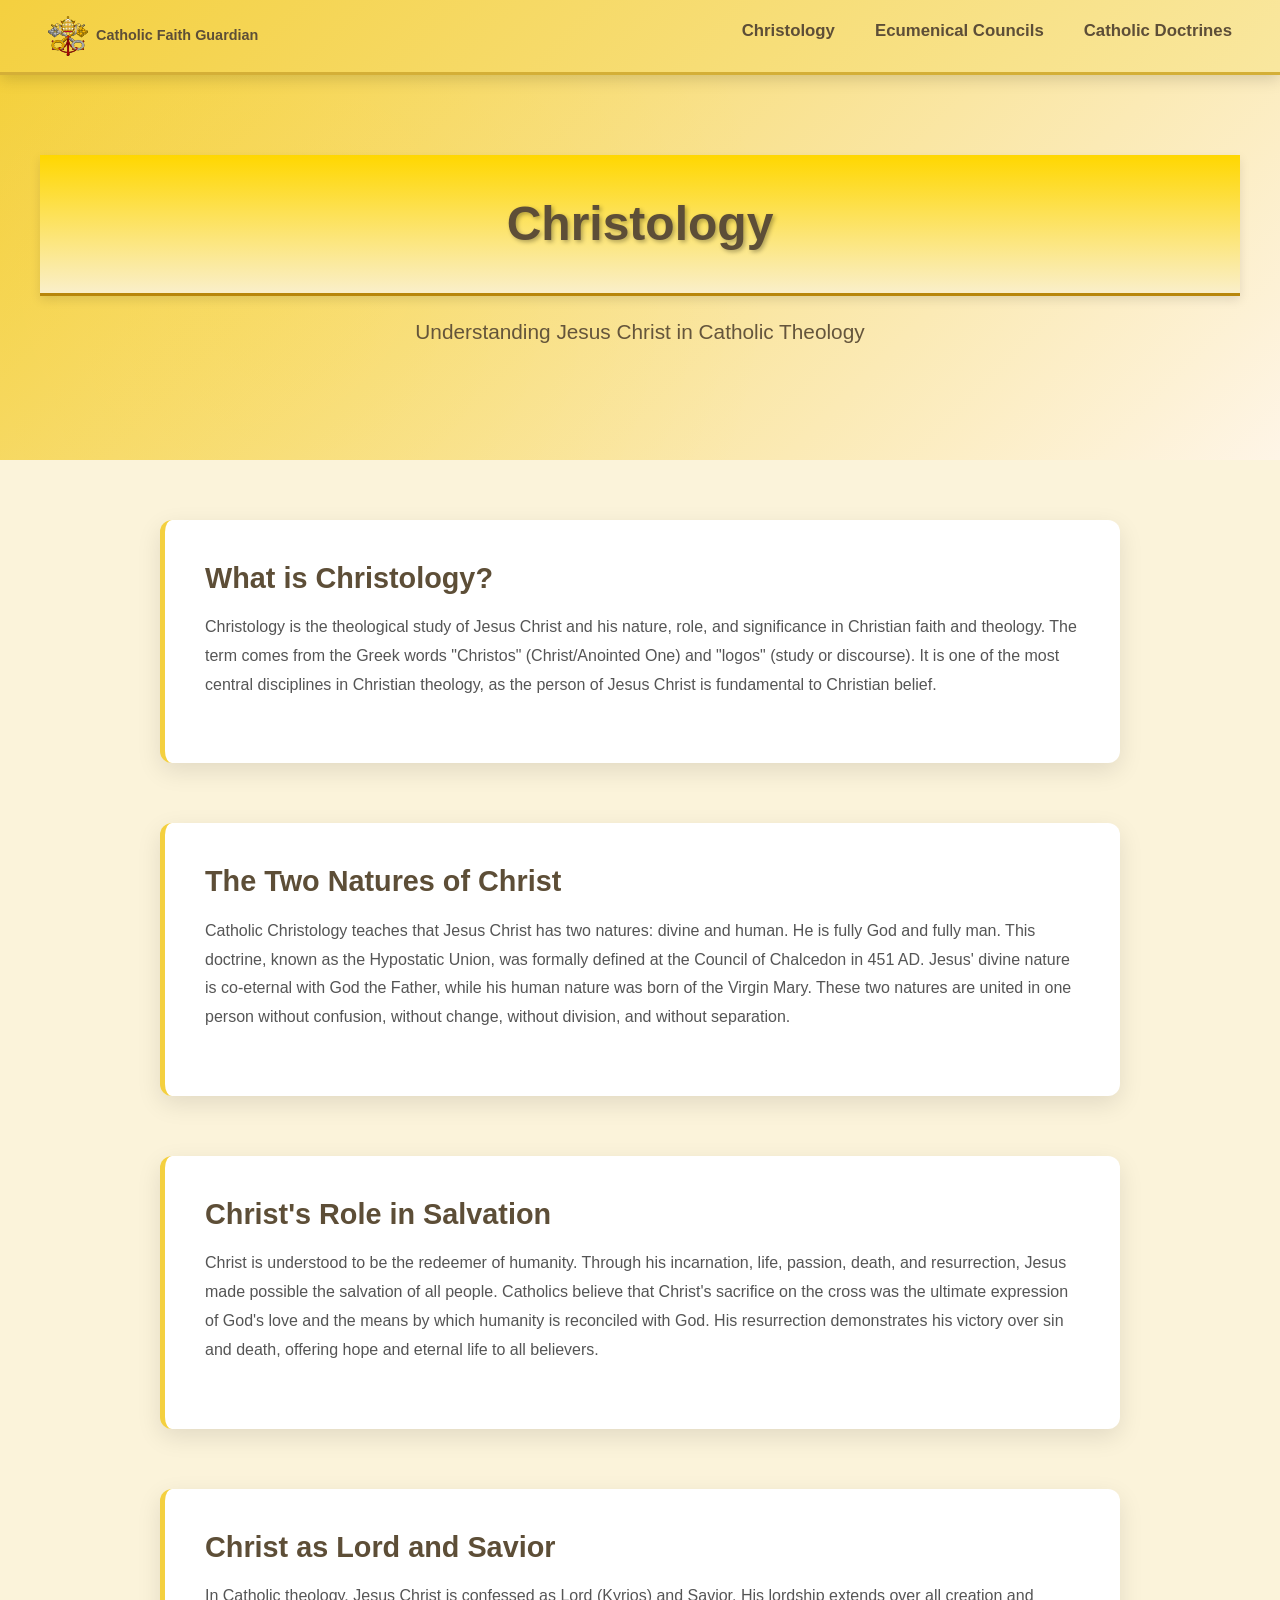
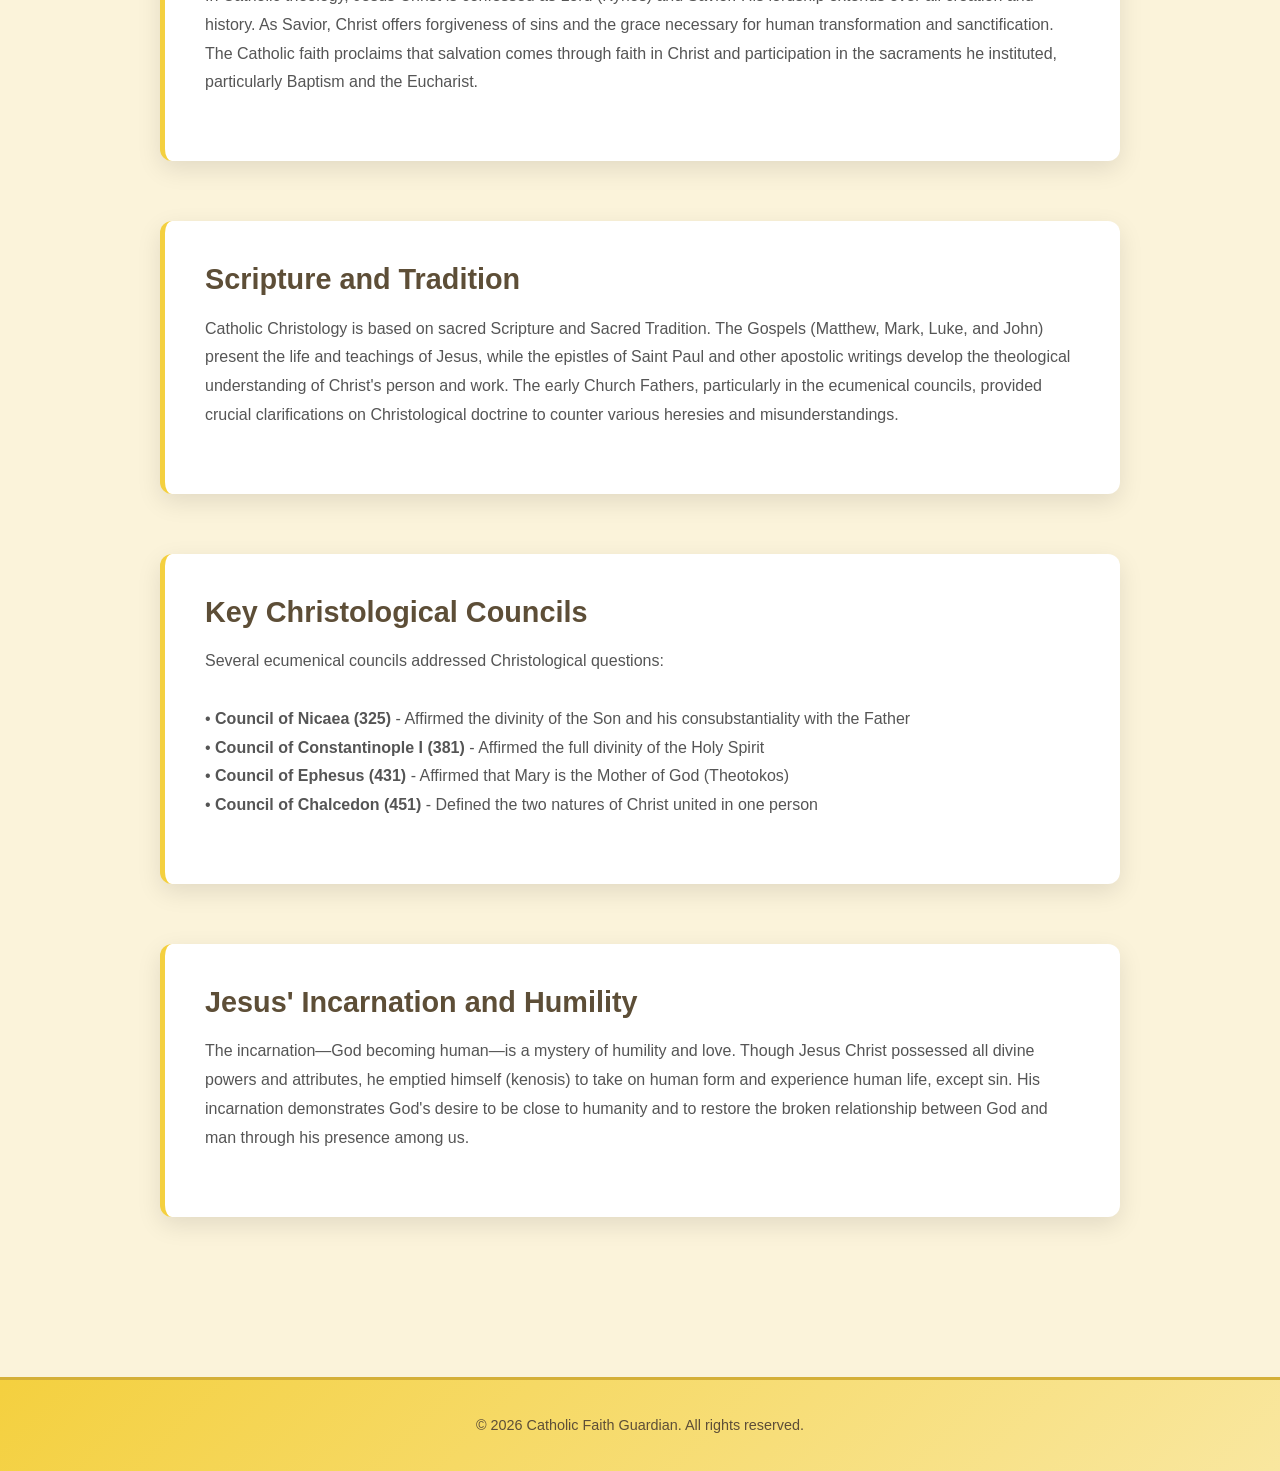
==== christology.html @ 6f090a07 "Add files via upload" ====
<!DOCTYPE html>
<html lang="en">
<head>
    <meta charset="UTF-8">
    <meta name="viewport" content="width=device-width, initial-scale=1.0">
    <title>Christology - Catholic Faith Guardian</title>
    <link rel="stylesheet" href="style.css">
</head>
<body>
    <!-- Navigation Bar -->
    <nav class="navbar">
        <div class="nav-container">
            <div class="nav-logo">
                <a href="index.html" style="color: #5d4e37; text-decoration: none; display: flex; align-items: center; gap: 0.5rem;">
                    <img src="Emblem_of_the_Holy_See_(no_background).svg" style="width: 40px; height: 40px;">
                    <span>Catholic Faith Guardian</span>
                </a>
            </div>
            <ul class="nav-menu">
                <li class="nav-item">
                    <a href="christology.html" class="nav-link">Christology</a>
                </li>
                <li class="nav-item">
                    <a href="ecumenical.html" class="nav-link">Ecumenical Councils</a>
                </li>
                <li class="nav-item">
                    <a href="doctrines.html" class="nav-link">Catholic Doctrines</a>
                </li>
            </ul>
            <div class="hamburger">
                <span></span>
                <span></span>
                <span></span>
            </div>
        </div>
    </nav>

    <!-- Hero Section -->
    <section class="hero">
        <div class="hero-content">
            <h1 class="hero-title">Christology</h1>
            <p class="hero-subtitle">Understanding Jesus Christ in Catholic Theology</p>
        </div>
    </section>

    <!-- Main Content -->
    <main class="main-content">
        <section class="content-section">
            <div class="section-card">
                <h2 class="section-title">What is Christology?</h2>
                <p class="section-text">
                    Christology is the theological study of Jesus Christ and his nature, role, and significance in Christian faith and theology. The term comes from the Greek words "Christos" (Christ/Anointed One) and "logos" (study or discourse). It is one of the most central disciplines in Christian theology, as the person of Jesus Christ is fundamental to Christian belief.
                </p>
            </div>
        </section>

        <section class="content-section">
            <div class="section-card">
                <h2 class="section-title" data-en="The Two Natures of Christ" data-ar="الطبيعتان الإلهية والإنسانية للمسيح">The Two Natures of Christ</h2>
                <p class="section-text" data-en="Catholic Christology teaches that Jesus Christ has two natures: divine and human. He is fully God and fully man. This doctrine, known as the Hypostatic Union, was formally defined at the Council of Chalcedon in 451 AD. Jesus' divine nature is co-eternal with God the Father, while his human nature was born of the Virgin Mary. These two natures are united in one person without confusion, without change, without division, and without separation." data-ar="يعلّم علم المسيح الكاثوليكي أن يسوع المسيح له طبيعتان: إلهية وإنسانية. إنه إله تماماً وإنسان تماماً. هذه العقيدة، المعروفة باسم الاتحاد الأقنومي، تم تعريفها رسمياً في مجمع خلقيدونيا عام 451 م. طبيعة يسوع الإلهية أزلية مع الآب الإله، بينما طبيعته الإنسانية وُلدت من العذراء مريم. هاتان الطبيعتان متحدتان في شخص واحد دون التباس، دون تغيير، دون انقسام، دون انفصال.">
                    Catholic Christology teaches that Jesus Christ has two natures: divine and human. He is fully God and fully man. This doctrine, known as the Hypostatic Union, was formally defined at the Council of Chalcedon in 451 AD. Jesus' divine nature is co-eternal with God the Father, while his human nature was born of the Virgin Mary. These two natures are united in one person without confusion, without change, without division, and without separation.
                </p>
            </div>
        </section>

        <section class="content-section">
            <div class="section-card">
                <h2 class="section-title" data-en="Christ's Role in Salvation" data-ar="دور المسيح في الخلاص">Christ's Role in Salvation</h2>
                <p class="section-text" data-en="Christ is understood to be the redeemer of humanity. Through his incarnation, life, passion, death, and resurrection, Jesus made possible the salvation of all people. Catholics believe that Christ's sacrifice on the cross was the ultimate expression of God's love and the means by which humanity is reconciled with God. His resurrection demonstrates his victory over sin and death, offering hope and eternal life to all believers." data-ar="يُفهم أن المسيح هو مخلص الإنسانية. من خلال تجسده وحياته وآلامه وموته وقيامته، جعل يسوع الخلاص ممكناً لجميع الناس. يعتقد الكاثوليك أن تضحية المسيح على الصليب كانت التعبير الأسمى عن حب الله والوسيلة التي بها تتصالح الإنسانية مع الله. قيامته تُظهر انتصاره على الخطيئة والموت، معطياً الأمل والحياة الأبدية لجميع المؤمنين.">
                    Christ is understood to be the redeemer of humanity. Through his incarnation, life, passion, death, and resurrection, Jesus made possible the salvation of all people. Catholics believe that Christ's sacrifice on the cross was the ultimate expression of God's love and the means by which humanity is reconciled with God. His resurrection demonstrates his victory over sin and death, offering hope and eternal life to all believers.
                </p>
            </div>
        </section>

        <section class="content-section">
            <div class="section-card">
                <h2 class="section-title" data-en="Christ as Lord and Savior" data-ar="المسيح كرب ومخلص">Christ as Lord and Savior</h2>
                <p class="section-text" data-en="In Catholic theology, Jesus Christ is confessed as Lord (Kyrios) and Savior. His lordship extends over all creation and history. As Savior, Christ offers forgiveness of sins and the grace necessary for human transformation and sanctification. The Catholic faith proclaims that salvation comes through faith in Christ and participation in the sacraments he instituted, particularly Baptism and the Eucharist." data-ar="في اللاهوت الكاثوليكي، يُعترف بيسوع المسيح كرب (كيريوس) ومخلص. تمتد ربوبيته على كل الخليقة والتاريخ. كمخلص، يقدم المسيح مغفرة الخطايا والنعمة اللازمة لتحول الإنسان وتقديسه. تعلن الإيمان الكاثوليكي أن الخلاص يأتي من خلال الإيمان بالمسيح والمشاركة في الأسرار التي أسسها، خاصة المعمودية والإفخارستيا.">
                    In Catholic theology, Jesus Christ is confessed as Lord (Kyrios) and Savior. His lordship extends over all creation and history. As Savior, Christ offers forgiveness of sins and the grace necessary for human transformation and sanctification. The Catholic faith proclaims that salvation comes through faith in Christ and participation in the sacraments he instituted, particularly Baptism and the Eucharist.
                </p>
            </div>
        </section>

        <section class="content-section">
            <div class="section-card">
                <h2 class="section-title" data-en="Scripture and Tradition" data-ar="الكتاب المقدس والتقليد">Scripture and Tradition</h2>
                <p class="section-text" data-en="Catholic Christology is based on sacred Scripture and Sacred Tradition. The Gospels (Matthew, Mark, Luke, and John) present the life and teachings of Jesus, while the epistles of Saint Paul and other apostolic writings develop the theological understanding of Christ's person and work. The early Church Fathers, particularly in the ecumenical councils, provided crucial clarifications on Christological doctrine to counter various heresies and misunderstandings." data-ar="يستند علم المسيح الكاثوليكي على الكتاب المقدس والتقليد المقدس. الأناجيل (متى، مرقس، لوقا، يوحنا) تقدم حياة يسوع وتعاليمه، بينما رسائل القديس بولس والكتابات الرسولية الأخرى تطور الفهم اللاهوتي لشخص المسيح وعمله. قدم آباء الكنيسة الأوائل، خاصة في المجالس المسكونية، توضيحات حاسمة عن عقيدة المسيح لمواجهة بدع وسوء فهم مختلفة.">
                    Catholic Christology is based on sacred Scripture and Sacred Tradition. The Gospels (Matthew, Mark, Luke, and John) present the life and teachings of Jesus, while the epistles of Saint Paul and other apostolic writings develop the theological understanding of Christ's person and work. The early Church Fathers, particularly in the ecumenical councils, provided crucial clarifications on Christological doctrine to counter various heresies and misunderstandings.
                </p>
            </div>
        </section>

        <section class="content-section">
            <div class="section-card">
                <h2 class="section-title" data-en="Key Christological Councils" data-ar="المجالس الكريستولوجية الرئيسية">Key Christological Councils</h2>
                <p class="section-text" data-en="Several ecumenical councils addressed Christological questions: • Council of Nicaea (325) - Affirmed the divinity of the Son and his consubstantiality with the Father • Council of Constantinople I (381) - Affirmed the full divinity of the Holy Spirit • Council of Ephesus (431) - Affirmed that Mary is the Mother of God (Theotokos) • Council of Chalcedon (451) - Defined the two natures of Christ united in one person" data-ar="عالجت عدة مجالس مسكونية قضايا كريستولوجية: • مجمع نيقية (325) - أكد ألوهية الابن وتساويه في الجوهر مع الآب • مجمع القسطنطينية الأول (381) - أكد الألوهية الكاملة للروح القدس • مجمع أفسس (431) - أكد أن مريم هي أم الإله (ثيئوطوكس) • مجمع خلقيدونيا (451) - عرّف الطبيعتين الإلهية والإنسانية للمسيح متحدتين في شخص واحد">
                    Several ecumenical councils addressed Christological questions:
                    <br><br>
                    • <strong>Council of Nicaea (325)</strong> - Affirmed the divinity of the Son and his consubstantiality with the Father<br>
                    • <strong>Council of Constantinople I (381)</strong> - Affirmed the full divinity of the Holy Spirit<br>
                    • <strong>Council of Ephesus (431)</strong> - Affirmed that Mary is the Mother of God (Theotokos)<br>
                    • <strong>Council of Chalcedon (451)</strong> - Defined the two natures of Christ united in one person
                </p>
            </div>
        </section>

        <section class="content-section">
            <div class="section-card">
                <h2 class="section-title" data-en="Jesus' Incarnation and Humility" data-ar="تجسد يسوع وتواضعه">Jesus' Incarnation and Humility</h2>
                <p class="section-text" data-en="The incarnation—God becoming human—is a mystery of humility and love. Though Jesus Christ possessed all divine powers and attributes, he emptied himself (kenosis) to take on human form and experience human life, except sin. His incarnation demonstrates God's desire to be close to humanity and to restore the broken relationship between God and man through his presence among us." data-ar="التجسد - إله يصبح إنساناً - هو سر من التواضع والحب. رغم أن يسوع المسيح امتلك كل القوى والصفات الإلهية، فقد أفرغ ذاته (الخلاء الذاتي) لاتخاذ شكل إنساني وتجربة الحياة الإنسانية، باستثناء الخطيئة. يُظهر تجسده رغبة الله في الاقتراب من الإنسانية واستعادة العلاقة المكسورة بين الله والإنسان من خلال حضوره بيننا.">
                    The incarnation—God becoming human—is a mystery of humility and love. Though Jesus Christ possessed all divine powers and attributes, he emptied himself (kenosis) to take on human form and experience human life, except sin. His incarnation demonstrates God's desire to be close to humanity and to restore the broken relationship between God and man through his presence among us.
                </p>
            </div>
        </section>
    </main>

    <!-- Footer -->
    <footer class="footer">
        <p>&copy; 2026 Catholic Faith Guardian. All rights reserved.</p>
    </footer>

    <script src="script.js"></script>
</body>
</html>
---- style.css ----
/* ===== Mobile-First CSS - Base Styles for Mobile Devices ===== */

* {
    box-sizing: border-box;
}

body {
    background-color: #fbf3da;
    margin: 0;
    padding: 0;
    font-family: 'Segoe UI', Tahoma, Geneva, Verdana, sans-serif;
    font-size: 16px;
    line-height: 1.6;
    color: #333;
}

/* ===== Navigation Bar Styles - Mobile First ===== */
.navbar {
    background: linear-gradient(135deg, #f4d03f 0%, #f9e79f 100%);
    padding: 0;
    box-shadow: 0 4px 15px rgba(0, 0, 0, 0.15);
    position: sticky;
    top: 0;
    z-index: 1000;
    border-bottom: 3px solid #d4af37;
    width: 100%;
}

.nav-container {
    display: flex;
    justify-content: space-between;
    align-items: center;
    padding: 1rem;
    max-width: 1400px;
    margin: 0 auto;
    flex-wrap: wrap;
}

.nav-logo {
    font-size: 1.2rem;
    font-weight: bold;
    color: #5d4e37;
    text-decoration: none;
    animation: slideInLeft 0.5s ease-out;
    min-width: 0;
}

.nav-logo a {
    display: flex;
    align-items: center;
    gap: 0.5rem;
    color: #5d4e37;
    text-decoration: none;
}

.nav-logo img {
    width: 35px;
    height: 35px;
    margin: 0;
    display: inline-block;
}

.nav-logo span {
    font-size: 0.9rem;
    overflow: hidden;
    text-overflow: ellipsis;
    white-space: nowrap;
}

.nav-menu {
    display: none;
    position: fixed;
    top: 70px;
    left: 0;
    width: 100%;
    flex-direction: column;
    background-color: #f9e79f;
    list-style: none;
    margin: 0;
    padding: 0;
    box-shadow: 0 8px 16px rgba(0, 0, 0, 0.1);
    z-index: 999;
}

.nav-menu.active {
    display: flex;
}

.nav-item {
    padding: 1rem;
    border-bottom: 1px solid rgba(93, 78, 55, 0.1);
    text-align: center;
}

.nav-link {
    color: #5d4e37;
    text-decoration: none;
    font-weight: 700;
    font-size: 1rem;
    transition: all 0.3s ease;
    padding-bottom: 0.5rem;
    border-bottom: 2px solid transparent;
    display: block;
}

.nav-link:active {
    color: #f4d03f;
    border-bottom-color: #f4d03f;
}

.hamburger {
    display: flex;
    flex-direction: column;
    cursor: pointer;
    gap: 5px;
}

.hamburger span {
    width: 25px;
    height: 3px;
    background-color: #5d4e37;
    transition: 0.3s;
    border-radius: 2px;
}

/* ===== Hero Section - Mobile First ===== */
.hero {
    background: linear-gradient(135deg, #f4d03f 0%, #fef5e7 100%);
    padding: 40px 20px;
    text-align: center;
    color: #5d4e37;
    position: relative;
    overflow: hidden;
    min-height: auto;
}

.hero::before {
    content: '';
    position: absolute;
    top: 0;
    left: 0;
    right: 0;
    bottom: 0;
    background: radial-gradient(circle at 20% 50%, rgba(255, 215, 0, 0.1) 0%, transparent 50%);
    animation: pulse 15s ease-in-out infinite;
}

.hero-content {
    position: relative;
    z-index: 1;
    animation: fadeInUp 0.8s ease-out;
}

.hero-title {
    margin: 0;
    font-size: 1.8rem;
    font-weight: bold;
    margin-bottom: 1rem;
    text-shadow: 2px 2px 4px rgba(0, 0, 0, 0.3);
    line-height: 1.2;
}

.hero-subtitle {
    font-size: 1rem;
    margin-bottom: 1.5rem;
    opacity: 0.95;
    line-height: 1.5;
}

.cta-button {
    background: #d4af37;
    color: #5d4e37;
    padding: 12px 24px;
    font-size: 1rem;
    border: 2px solid #5d4e37;
    border-radius: 50px;
    cursor: pointer;
    font-weight: bold;
    transition: all 0.3s ease;
    box-shadow: 0 4px 15px rgba(212, 175, 55, 0.4);
    touch-action: manipulation;
}

.cta-button:active {
    transform: scale(0.98);
    box-shadow: 0 2px 10px rgba(212, 175, 55, 0.3);
}

/* ===== Main Content - Mobile First ===== */
.main-content {
    max-width: 1200px;
    margin: 0 auto;
    padding: 30px 20px;
}

.content-section {
    margin-bottom: 30px;
    animation: fadeInUp 0.8s ease-out;
}

.section-card {
    background: white;
    padding: 20px;
    border-radius: 12px;
    box-shadow: 0 4px 12px rgba(0, 0, 0, 0.1);
    border-left: 4px solid #f4d03f;
    transition: all 0.3s ease;
    cursor: pointer;
    touch-action: manipulation;
}

.section-card:active {
    transform: scale(0.99);
    box-shadow: 0 6px 16px rgba(212, 175, 55, 0.15);
}

.section-title {
    font-size: 1.4rem;
    color: #5d4e37;
    margin: 0 0 1rem 0;
    transition: color 0.3s ease;
    line-height: 1.3;
}

.section-card:active .section-title {
    color: #f4d03f;
}

.section-text {
    color: #555;
    font-size: 0.95rem;
    line-height: 1.8;
    margin: 0 0 1.5rem 0;
}

.read-more-btn {
    background: linear-gradient(135deg, #f4d03f 0%, #d4af37 100%);
    color: #5d4e37;
    padding: 10px 20px;
    border: 1px solid #d4af37;
    border-radius: 25px;
    cursor: pointer;
    font-weight: 600;
    transition: all 0.3s ease;
    font-size: 0.9rem;
    touch-action: manipulation;
    display: inline-block;
}

.read-more-btn:active {
    transform: scale(0.98);
    box-shadow: 0 2px 8px rgba(212, 175, 55, 0.3);
}

/* ===== Footer - Mobile First ===== */
.footer {
    background: linear-gradient(135deg, #f4d03f 0%, #f9e79f 100%);
    color: #5d4e37;
    text-align: center;
    padding: 20px;
    margin-top: 30px;
    border-top: 3px solid #d4af37;
    font-size: 0.9rem;
}

/* ===== Animations ===== */
@keyframes slideInLeft {
    from {
        opacity: 0;
        transform: translateX(-30px);
    }
    to {
        opacity: 1;
        transform: translateX(0);
    }
}

@keyframes fadeInUp {
    from {
        opacity: 0;
        transform: translateY(30px);
    }
    to {
        opacity: 1;
        transform: translateY(0);
    }
}

@keyframes pulse {
    0%, 100% {
        opacity: 1;
    }
    50% {
        opacity: 0.8;
    }
}

/* ===== Old Styles (Preserved) ===== */
h1 {
    margin: 0;
    text-align: center;
    background: linear-gradient(180deg, #ffd700 0%, #faefca 100%);
    padding: 40px;
    border-bottom: 3px solid #b8860b;
    box-shadow: 0px 4px 10px rgba(0, 0, 0, 0.1);
}

img {
    display: block;
    margin: 20px auto;
    width: 100%;
    max-width: 200px;
    height: auto;
}

.verse {
    text-align: center;
    font-style: italic;
    margin: 20px;
    font-size: 1rem;
    color: #555;
}

.search-box {
    justify-content: center;
    margin: 20px;
}

.search-box select {
    margin-top: 10px;
    padding: 10px;
    border-radius: 8px;
    width: 100%;
    max-width: 100%;
}

input {
    width: 100%;
    padding: 12px;
    font-size: 16px;
    border-radius: 8px;
    border: 1px solid #ddd;
}

/* ===== Tablet Styles (768px and up) ===== */
@media (min-width: 768px) {
    .nav-container {
        padding: 1rem 2rem;
        flex-wrap: nowrap;
    }

    .nav-logo {
        font-size: 1.4rem;
        flex-shrink: 0;
    }

    .nav-logo span {
        white-space: normal;
    }

    .nav-menu {
        display: flex;
        position: static;
        top: auto;
        left: auto;
        width: auto;
        flex-direction: row;
        background-color: transparent;
        box-shadow: none;
        gap: 2rem;
        margin-left: auto;
    }

    .nav-item {
        padding: 0;
        border-bottom: none;
        text-align: left;
    }

    .nav-link {
        font-size: 1rem;
        padding-bottom: 0.5rem;
        border-bottom: 2px solid transparent;
    }

    .nav-link:hover {
        color: #ffffff;
        border-bottom-color: #ffffff;
        transform: translateY(-2px);
    }

    .hamburger {
        display: none;
    }

    .hero {
        padding: 60px 30px;
    }

    .hero-title {
        font-size: 2.5rem;
    }

    .hero-subtitle {
        font-size: 1.2rem;
    }

    .cta-button {
        padding: 12px 30px;
        font-size: 1rem;
    }

    .cta-button:hover {
        transform: translateY(-3px);
        box-shadow: 0 6px 20px rgba(212, 175, 55, 0.6);
        background: #e8c547;
        color: #ffffff;
    }

    .main-content {
        padding: 50px 30px;
    }

    .content-section {
        margin-bottom: 40px;
    }

    .section-card {
        padding: 30px;
        border-left: 5px solid #f4d03f;
    }

    .section-card:hover {
        transform: translateY(-8px);
        box-shadow: 0 12px 35px rgba(212, 175, 55, 0.2);
        border-left-color: #d4af37;
    }

    .section-title {
        font-size: 1.6rem;
    }

    .section-card:hover .section-title {
        color: #f4d03f;
    }

    .section-text {
        font-size: 1rem;
    }

    .read-more-btn:hover {
        transform: translateX(5px);
        box-shadow: 0 4px 15px rgba(212, 175, 55, 0.5);
        background: #e8c547;
        color: #ffffff;
    }
}

/* ===== Desktop Styles (1024px and up) ===== */
@media (min-width: 1024px) {
    .nav-container {
        padding: 1rem 3rem;
    }

    .nav-logo {
        font-size: 1.5rem;
    }

    .nav-logo img {
        width: 40px;
        height: 40px;
    }

    .nav-menu {
        gap: 2.5rem;
    }

    .nav-link {
        font-size: 1.05rem;
    }

    .hero {
        padding: 80px 40px;
    }

    .hero-title {
        font-size: 3rem;
    }

    .hero-subtitle {
        font-size: 1.3rem;
    }

    .main-content {
        max-width: 1200px;
        padding: 60px 40px;
    }

    .section-card {
        padding: 40px;
    }

    .section-title {
        font-size: 1.8rem;
    }

    .section-text {
        font-size: 1rem;
        line-height: 1.8;
    }
}

/* ===== Large Desktop Styles (1440px and up) ===== */
@media (min-width: 1440px) {
    .nav-container {
        max-width: 1400px;
    }

    .main-content {
        max-width: 1300px;
    }

    .hero {
        padding: 100px 50px;
    }

    .hero-title {
        font-size: 3.5rem;
    }

    .main-content {
        padding: 80px 50px;
    }
}

/* ===== Touch Device Optimizations ===== */
@media (hover: none) and (pointer: coarse) {
    .section-card {
        border-left: 4px solid #f4d03f;
    }

    .nav-link {
        padding: 0.75rem 0;
    }

    button {
        min-height: 44px;
        min-width: 44px;
    }

    .cta-button {
        min-height: 48px;
    }

    .read-more-btn {
        min-height: 44px;
        padding: 12px 24px;
    }
}

/* ===== Print Styles ===== */
@media print {
    .navbar,
    .hamburger,
    .cta-button,
    .read-more-btn,
    .footer {
        display: none;
    }

    body {
        background-color: white;
    }

    .section-card {
        box-shadow: none;
        border: 1px solid #ddd;
        page-break-inside: avoid;
    }
}


.hero::before {
    content: '';
    position: absolute;
    top: 0;
    left: 0;
    right: 0;
    bottom: 0;
    background: radial-gradient(circle at 20% 50%, rgba(255, 215, 0, 0.1) 0%, transparent 50%);
    animation: pulse 15s ease-in-out infinite;
}

.hero-content {
    position: relative;
    z-index: 1;
    animation: fadeInUp 0.8s ease-out;
}

.hero-title {
    margin: 0;
    font-size: 3rem;
    font-weight: bold;
    margin-bottom: 1rem;
    text-shadow: 2px 2px 4px rgba(0, 0, 0, 0.3);
}

.hero-subtitle {
    font-size: 1.3rem;
    margin-bottom: 2rem;
    opacity: 0.95;
}

.cta-button {
    background: #d4af37;
    color: #5d4e37;
    padding: 12px 30px;
    font-size: 1rem;
    border: 2px solid #5d4e37;
    border-radius: 50px;
    cursor: pointer;
    font-weight: bold;
    transition: all 0.3s ease;
    box-shadow: 0 4px 15px rgba(212, 175, 55, 0.4);
}

.cta-button:hover {
    transform: translateY(-3px);
    box-shadow: 0 6px 20px rgba(212, 175, 55, 0.6);
    background: #e8c547;
    color: #ffffff;
}

.cta-button:active {
    transform: translateY(-1px);
}

/* ===== Main Content ===== */
.main-content {
    max-width: 1000px;
    margin: 0 auto;
    padding: 60px 20px;
}

.content-section {
    margin-bottom: 60px;
    animation: fadeInUp 0.8s ease-out;
}

.section-card {
    background: white;
    padding: 40px;
    border-radius: 12px;
    box-shadow: 0 8px 25px rgba(0, 0, 0, 0.1);
    border-left: 5px solid #f4d03f;
    transition: all 0.3s ease;
    cursor: pointer;
}

.section-card:hover {
    transform: translateY(-8px);
    box-shadow: 0 12px 35px rgba(212, 175, 55, 0.2);
    border-left-color: #d4af37;
}

.section-title {
    font-size: 1.8rem;
    color: #5d4e37;
    margin: 0 0 1rem 0;
    transition: color 0.3s ease;
}

.section-card:hover .section-title {
    color: #f4d03f;
}

.section-text {
    color: #555;
    font-size: 1rem;
    line-height: 1.8;
    margin: 0 0 1.5rem 0;
}

.read-more-btn {
    background: linear-gradient(135deg, #f4d03f 0%, #d4af37 100%);
    color: #5d4e37;
    padding: 10px 20px;
    border: none;
    border-radius: 25px;
    cursor: pointer;
    font-weight: 600;
    transition: all 0.3s ease;
    font-size: 0.95rem;
    border: 1px solid #d4af37;
}

.read-more-btn:hover {
    transform: translateX(5px);
    box-shadow: 0 4px 15px rgba(212, 175, 55, 0.5);
    background: #e8c547;
    color: #ffffff;
}

/* ===== Footer ===== */
.footer {
    background: linear-gradient(135deg, #f4d03f 0%, #f9e79f 100%);
    color: #5d4e37;
    text-align: center;
    padding: 20px;
    margin-top: 40px;
    border-top: 3px solid #d4af37;
}

/* ===== Animations ===== */
@keyframes slideInLeft {
    from {
        opacity: 0;
        transform: translateX(-30px);
    }
    to {
        opacity: 1;
        transform: translateX(0);
    }
}

@keyframes fadeInUp {
    from {
        opacity: 0;
        transform: translateY(30px);
    }
    to {
        opacity: 1;
        transform: translateY(0);
    }
}

@keyframes pulse {
    0%, 100% {
        opacity: 1;
    }
    50% {
        opacity: 0.8;
    }
}

/* ===== Old Styles (Preserved) ===== */
h1{
    margin: 0;
    text-align: center;
   background: linear-gradient(180deg, #ffd700 0%, #faefca 100%);
   padding: 40px;
   border-bottom: 3px solid #b8860b;
   box-shadow: 0px 4px 10px rgba(0, 0, 0, 0.1);
}

img{
    display: block;
    margin: 20px auto;
    width: 200px;
    height: auto;
}

.verse{
    text-align: center;
    font-style: italic;
    margin: 20px;
    font-size: 1.2em;
    color: #555;
}

.search-box{
    justify-content: center;
    margin: 20px;
}

.search-box select {
    margin-top: 10px;
    padding: 10px;
    border-radius: 8px;
}

input {
    width: 100%;
    padding: 12px;
    font-size: 16px;
    border-radius: 8px;
    border: 1px solid #ddd;
}

/* ===== Responsive Design ===== */
@media (max-width: 768px) {
    .nav-menu {
        display: none;
        position: absolute;
        top: 70px;
        left: 0;
        flex-direction: column;
        background-color: #f9e79f;
        width: 100%;
        text-align: center;
        gap: 0;
    }

    .nav-menu.active {
        display: flex;
    }

    .nav-item {
        padding: 1rem 0;
        border-bottom: 1px solid rgba(93, 78, 55, 0.1);
    }

    .hamburger {
        display: flex;
    }

    .hero-title {
        font-size: 2rem;
    }

    .hero-subtitle {
        font-size: 1rem;
    }

    .section-card {
        padding: 20px;
    }

    .section-title {
        font-size: 1.4rem;
    }

    .main-content {
        padding: 30px 15px;
    }
}
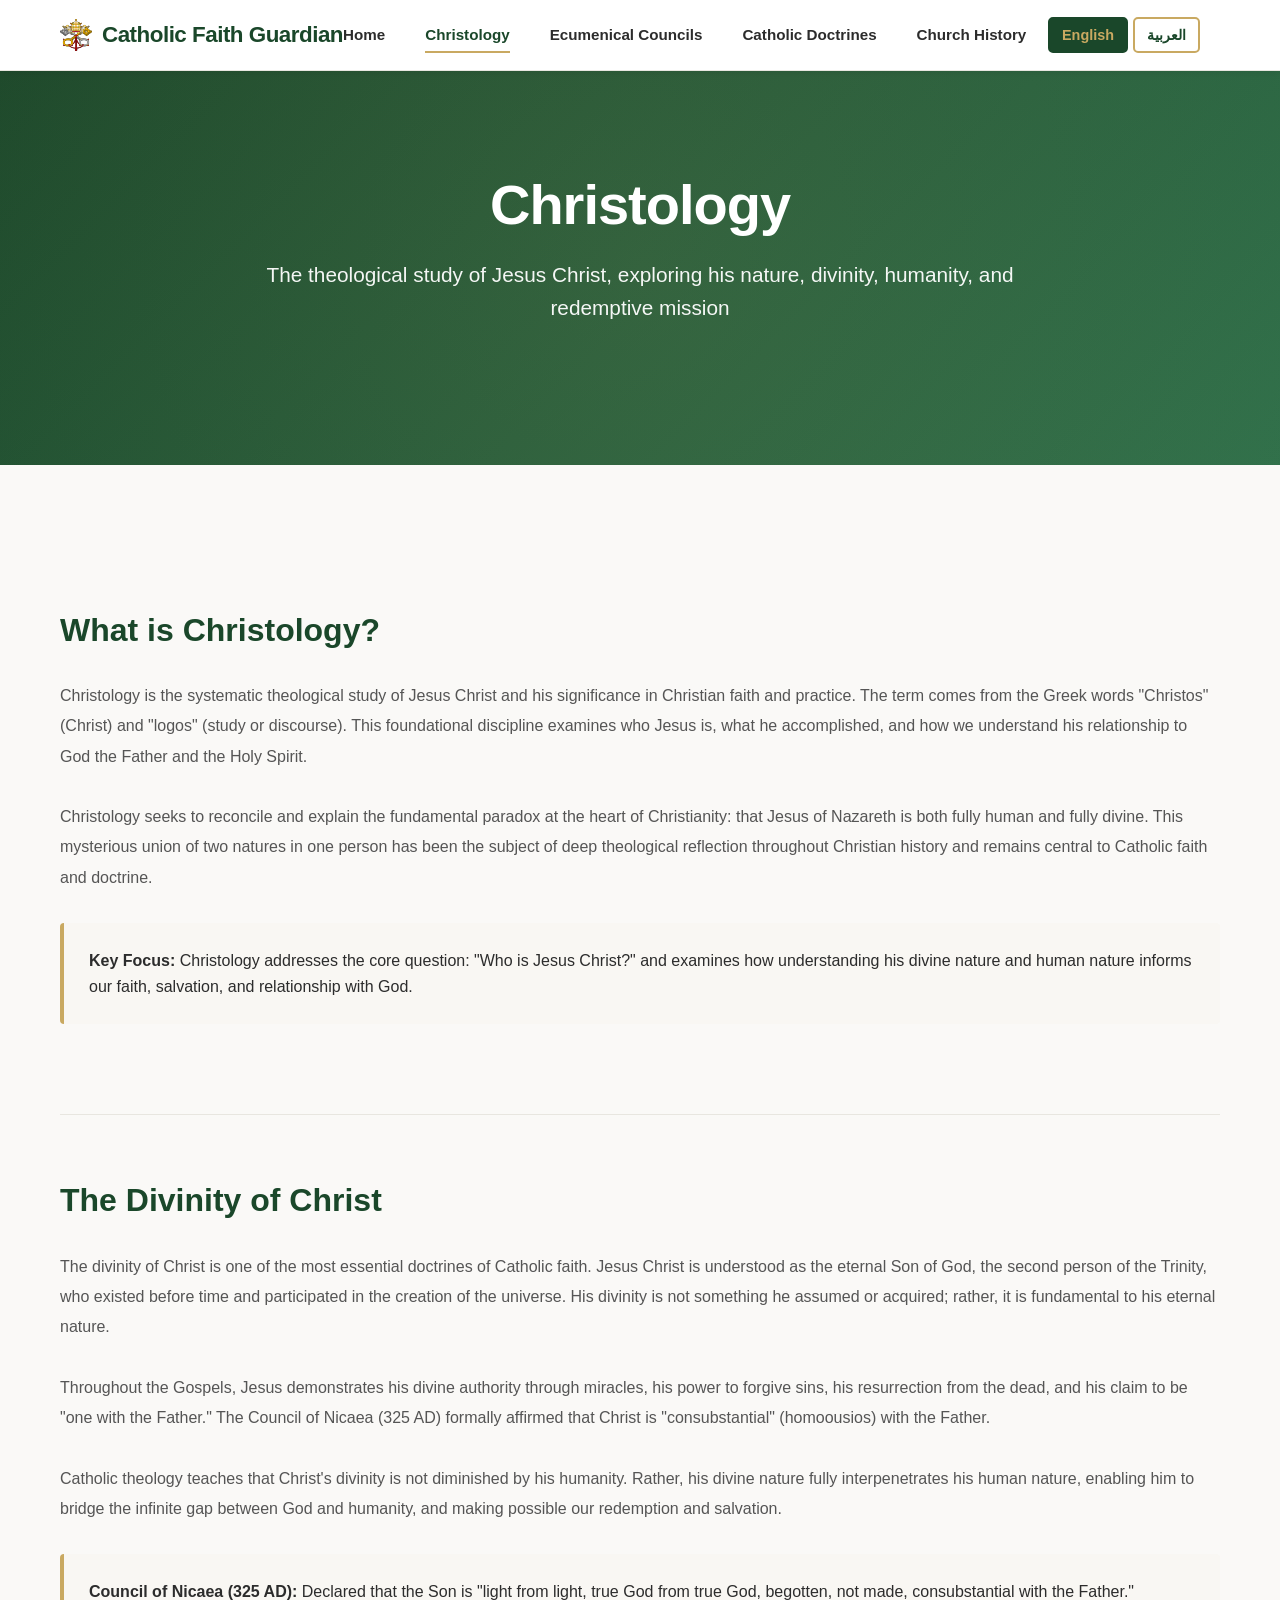
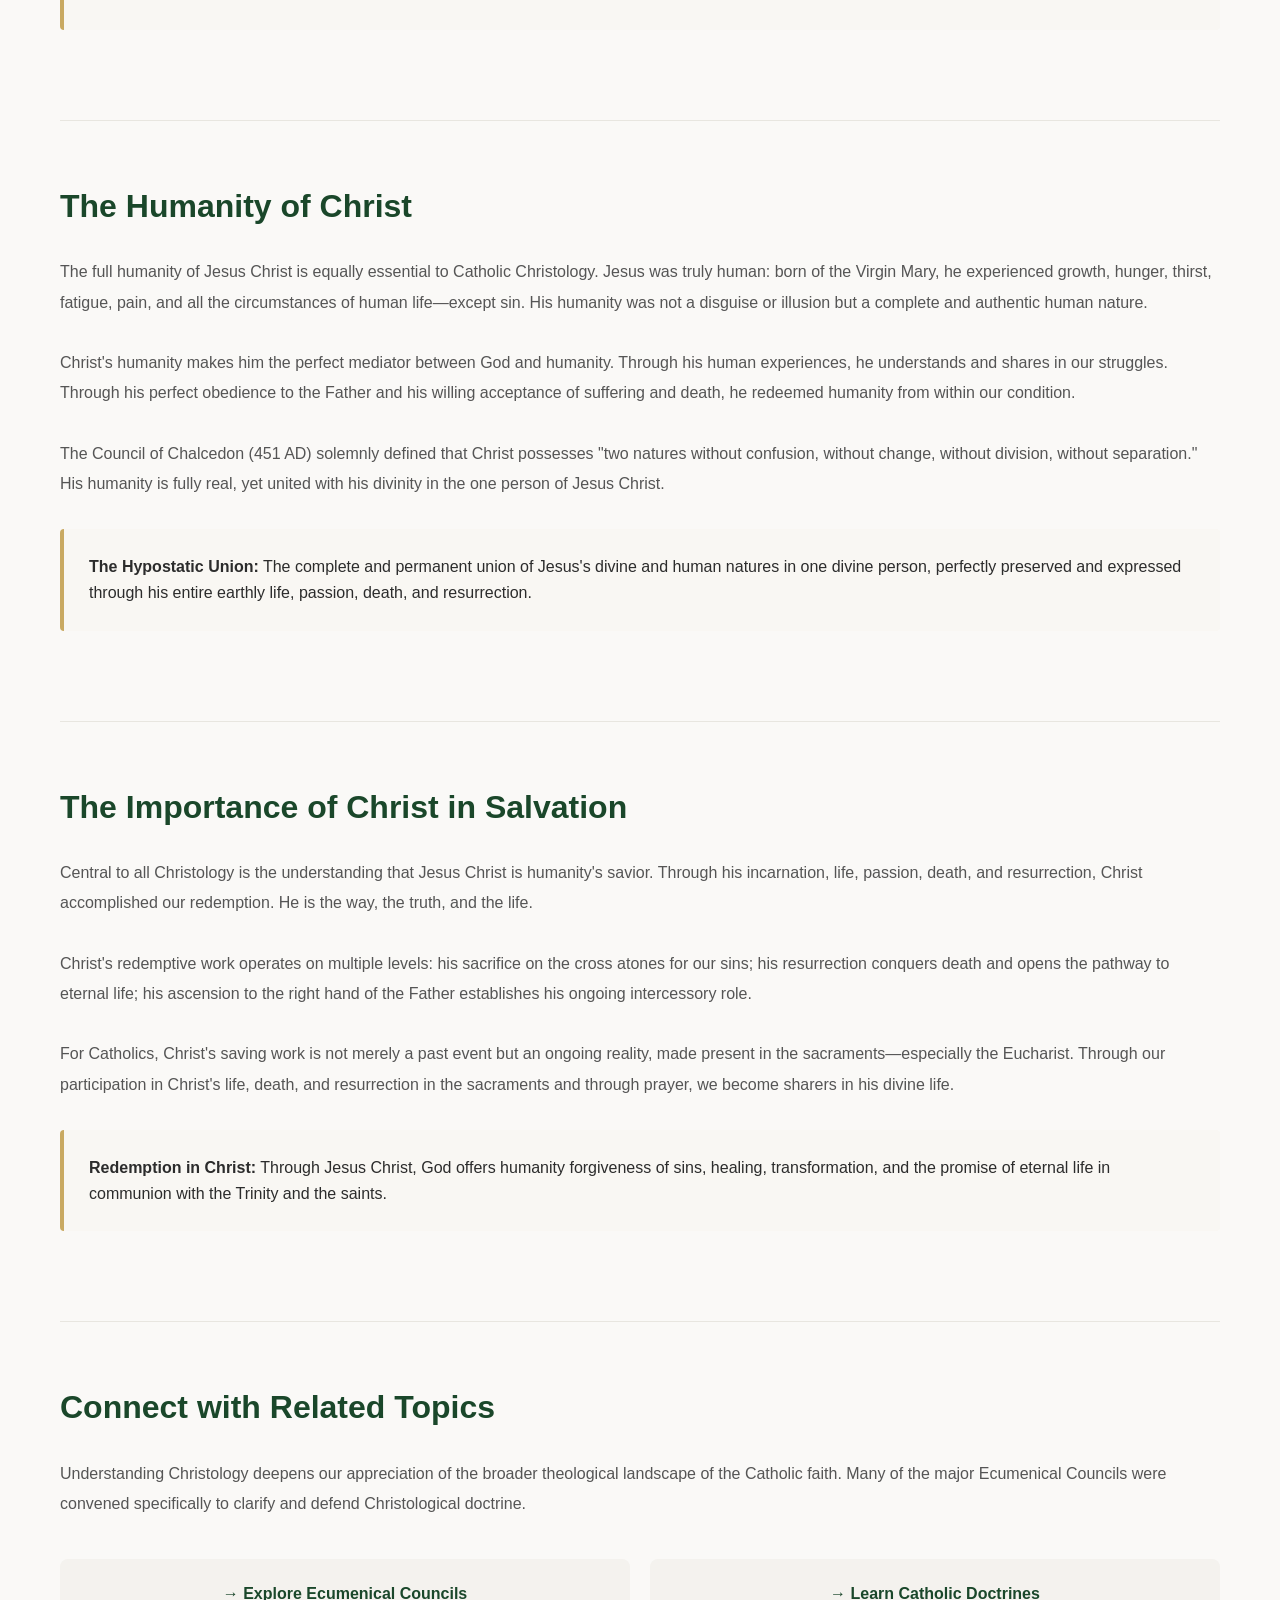
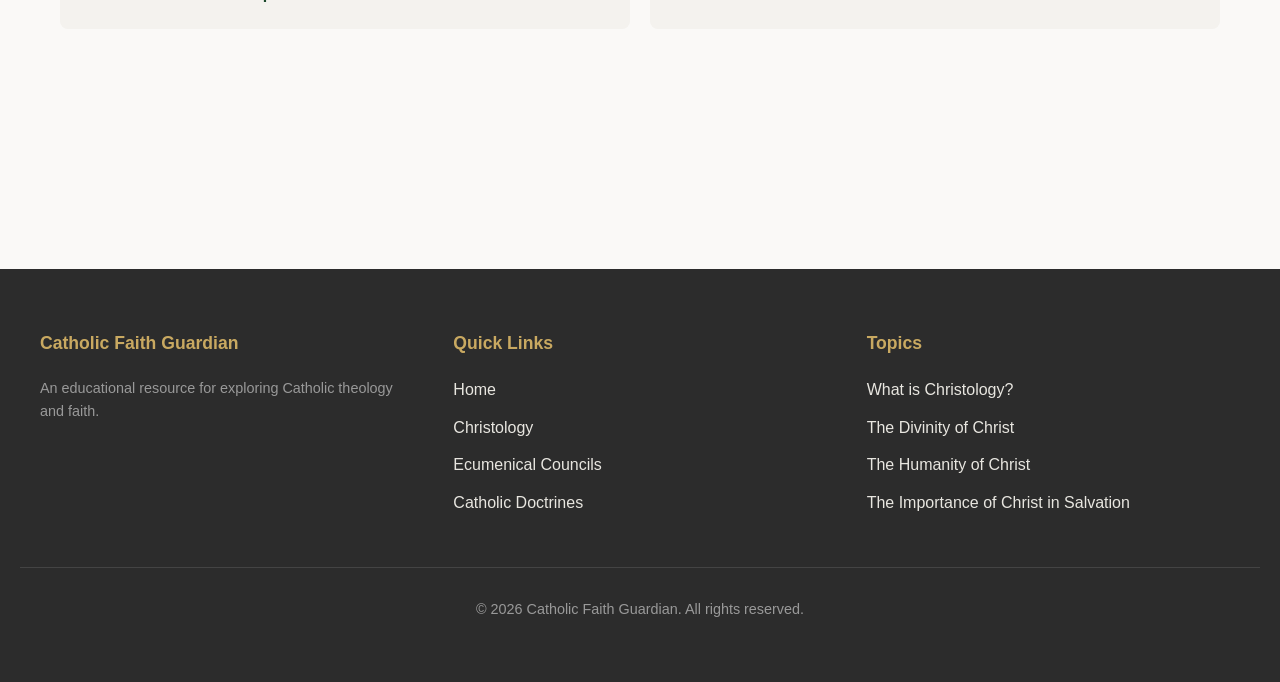
==== commit 8c6c841b: "Add files via upload" ====
--- a/christology.html
+++ b/christology.html
@@ -3,30 +3,40 @@
 <head>
     <meta charset="UTF-8">
     <meta name="viewport" content="width=device-width, initial-scale=1.0">
+    <meta name="description" content="Learn about Christology - the study of Jesus Christ, his divinity, humanity, and role in salvation.">
     <title>Christology - Catholic Faith Guardian</title>
     <link rel="stylesheet" href="style.css">
+    <script src="translations.js"></script>
 </head>
 <body>
     <!-- Navigation Bar -->
     <nav class="navbar">
         <div class="nav-container">
-            <div class="nav-logo">
-                <a href="index.html" style="color: #5d4e37; text-decoration: none; display: flex; align-items: center; gap: 0.5rem;">
-                    <img src="Emblem_of_the_Holy_See_(no_background).svg" style="width: 40px; height: 40px;">
-                    <span>Catholic Faith Guardian</span>
-                </a>
-            </div>
+            <a href="index.html" class="logo">
+                <img src="Emblem_of_the_Holy_See_(no_background).svg" alt="Vatican Logo" class="logo-icon">
+                <span data-i18n="homeTitle">Catholic Faith Guardian</span>
+            </a>
             <ul class="nav-menu">
                 <li class="nav-item">
-                    <a href="christology.html" class="nav-link">Christology</a>
+                    <a href="index.html" class="nav-link" data-i18n="home">Home</a>
                 </li>
                 <li class="nav-item">
-                    <a href="ecumenical.html" class="nav-link">Ecumenical Councils</a>
+                    <a href="christology.html" class="nav-link" data-i18n="christology">Christology</a>
                 </li>
                 <li class="nav-item">
-                    <a href="doctrines.html" class="nav-link">Catholic Doctrines</a>
+                    <a href="ecumenical.html" class="nav-link" data-i18n="ecumenical">Ecumenical Councils</a>
+                </li>
+                <li class="nav-item">
+                    <a href="doctrines.html" class="nav-link" data-i18n="doctrines">Catholic Doctrines</a>
+                </li>
+                <li class="nav-item">
+                    <a href="history.html" class="nav-link" data-i18n="history">Church History</a>
                 </li>
             </ul>
+            <div class="language-switcher">
+                <button class="lang-btn active" data-lang="en" data-i18n="englishLang">English</button>
+                <button class="lang-btn" data-lang="ar" data-i18n="arabicLang">العربية</button>
+            </div>
             <div class="hamburger">
                 <span></span>
                 <span></span>
@@ -38,85 +48,97 @@
     <!-- Hero Section -->
     <section class="hero">
         <div class="hero-content">
-            <h1 class="hero-title">Christology</h1>
-            <p class="hero-subtitle">Understanding Jesus Christ in Catholic Theology</p>
+            <h1 class="hero-title" data-i18n="christologyTitle">Christology</h1>
+            <p class="hero-subtitle" data-i18n="christologySubtitle">The theological study of Jesus Christ, exploring his nature, divinity, humanity, and redemptive mission</p>
         </div>
     </section>
 
     <!-- Main Content -->
-    <main class="main-content">
-        <section class="content-section">
-            <div class="section-card">
-                <h2 class="section-title">What is Christology?</h2>
-                <p class="section-text">
-                    Christology is the theological study of Jesus Christ and his nature, role, and significance in Christian faith and theology. The term comes from the Greek words "Christos" (Christ/Anointed One) and "logos" (study or discourse). It is one of the most central disciplines in Christian theology, as the person of Jesus Christ is fundamental to Christian belief.
-                </p>
+    <main>
+        <section class="section">
+            <div class="detail-section">
+                <h2 class="detail-title" id="what" data-i18n="whatIsChristology">What is Christology?</h2>
+                <p class="detail-content" data-i18n="whatChristologyP1">Christology is the systematic theological study of Jesus Christ and his significance in Christian faith and practice. The term comes from the Greek words "Christos" (Christ) and "logos" (study or discourse). This foundational discipline examines who Jesus is, what he accomplished, and how we understand his relationship to God the Father and the Holy Spirit.</p>
+                <p class="detail-content" data-i18n="whatChristologyP2">Christology seeks to reconcile and explain the fundamental paradox at the heart of Christianity: that Jesus of Nazareth is both fully human and fully divine. This mysterious union of two natures in one person has been the subject of deep theological reflection throughout Christian history and remains central to Catholic faith and doctrine.</p>
+                <div class="detail-highlight">
+                    <strong data-i18n="keyFocus">Key Focus:</strong> <span data-i18n="keyFocusText">Christology addresses the core question: "Who is Jesus Christ?" and examines how understanding his divine nature and human nature informs our faith, salvation, and relationship with God.</span>
+                </div>
             </div>
-        </section>
 
-        <section class="content-section">
-            <div class="section-card">
-                <h2 class="section-title" data-en="The Two Natures of Christ" data-ar="الطبيعتان الإلهية والإنسانية للمسيح">The Two Natures of Christ</h2>
-                <p class="section-text" data-en="Catholic Christology teaches that Jesus Christ has two natures: divine and human. He is fully God and fully man. This doctrine, known as the Hypostatic Union, was formally defined at the Council of Chalcedon in 451 AD. Jesus' divine nature is co-eternal with God the Father, while his human nature was born of the Virgin Mary. These two natures are united in one person without confusion, without change, without division, and without separation." data-ar="يعلّم علم المسيح الكاثوليكي أن يسوع المسيح له طبيعتان: إلهية وإنسانية. إنه إله تماماً وإنسان تماماً. هذه العقيدة، المعروفة باسم الاتحاد الأقنومي، تم تعريفها رسمياً في مجمع خلقيدونيا عام 451 م. طبيعة يسوع الإلهية أزلية مع الآب الإله، بينما طبيعته الإنسانية وُلدت من العذراء مريم. هاتان الطبيعتان متحدتان في شخص واحد دون التباس، دون تغيير، دون انقسام، دون انفصال.">
-                    Catholic Christology teaches that Jesus Christ has two natures: divine and human. He is fully God and fully man. This doctrine, known as the Hypostatic Union, was formally defined at the Council of Chalcedon in 451 AD. Jesus' divine nature is co-eternal with God the Father, while his human nature was born of the Virgin Mary. These two natures are united in one person without confusion, without change, without division, and without separation.
-                </p>
+            <div class="detail-section">
+                <h2 class="detail-title" id="divinity" data-i18n="divinityOfChrist">The Divinity of Christ</h2>
+                <p class="detail-content" data-i18n="divinityP1">The divinity of Christ is one of the most essential doctrines of Catholic faith. Jesus Christ is understood as the eternal Son of God, the second person of the Trinity, who existed before time and participated in the creation of the universe. His divinity is not something he assumed or acquired; rather, it is fundamental to his eternal nature.</p>
+                <p class="detail-content" data-i18n="divinityP2">Throughout the Gospels, Jesus demonstrates his divine authority through miracles, his power to forgive sins, his resurrection from the dead, and his claim to be "one with the Father." The Council of Nicaea (325 AD) formally affirmed that Christ is "consubstantial" (homoousios) with the Father—of the same substance—establishing this truth as a core doctrine of the universal Church.</p>
+                <p class="detail-content" data-i18n="divinityP3">Catholic theology teaches that Christ's divinity is not diminished or compromised by his humanity. Rather, his divine nature fully interpenetrates his human nature, enabling him to bridge the infinite gap between God and humanity, and making possible our redemption and salvation.</p>
+                <div class="detail-highlight">
+                    <strong data-i18n="nicaeaHighlight">Council of Nicaea (325 AD):</strong> <span data-i18n="nicaeaQuote">Declared that the Son is "light from light, true God from true God, begotten, not made, consubstantial with the Father."</span>
+                </div>
             </div>
-        </section>
 
-        <section class="content-section">
-            <div class="section-card">
-                <h2 class="section-title" data-en="Christ's Role in Salvation" data-ar="دور المسيح في الخلاص">Christ's Role in Salvation</h2>
-                <p class="section-text" data-en="Christ is understood to be the redeemer of humanity. Through his incarnation, life, passion, death, and resurrection, Jesus made possible the salvation of all people. Catholics believe that Christ's sacrifice on the cross was the ultimate expression of God's love and the means by which humanity is reconciled with God. His resurrection demonstrates his victory over sin and death, offering hope and eternal life to all believers." data-ar="يُفهم أن المسيح هو مخلص الإنسانية. من خلال تجسده وحياته وآلامه وموته وقيامته، جعل يسوع الخلاص ممكناً لجميع الناس. يعتقد الكاثوليك أن تضحية المسيح على الصليب كانت التعبير الأسمى عن حب الله والوسيلة التي بها تتصالح الإنسانية مع الله. قيامته تُظهر انتصاره على الخطيئة والموت، معطياً الأمل والحياة الأبدية لجميع المؤمنين.">
-                    Christ is understood to be the redeemer of humanity. Through his incarnation, life, passion, death, and resurrection, Jesus made possible the salvation of all people. Catholics believe that Christ's sacrifice on the cross was the ultimate expression of God's love and the means by which humanity is reconciled with God. His resurrection demonstrates his victory over sin and death, offering hope and eternal life to all believers.
-                </p>
+            <div class="detail-section">
+                <h2 class="detail-title" id="humanity" data-i18n="humanityOfChrist">The Humanity of Christ</h2>
+                <p class="detail-content" data-i18n="humanityP1">The full humanity of Jesus Christ is equally essential to Catholic Christology. Jesus was truly human: born of the Virgin Mary, he experienced growth, hunger, thirst, fatigue, pain, and all the circumstances of human life—except sin. His humanity was not a disguise or illusion but a complete and authentic human nature.</p>
+                <p class="detail-content" data-i18n="humanityP2">Christ's humanity makes him the perfect mediator between God and humanity. Through his human experiences, he understands and shares in our struggles. Through his perfect obedience to the Father and his willing acceptance of suffering and death, he redeemed humanity from within our condition, showing us that human existence, even in its weakness and suffering, can be sanctified and made holy.</p>
+                <p class="detail-content" data-i18n="humanityP3">The Council of Chalcedon (451 AD) solemnly defined that Christ possesses "two natures without confusion, without change, without division, without separation." His humanity is fully real, yet united with his divinity in the one person of Jesus Christ. This union is called the "hypostatic union" and remains one of theology's most profound mysteries.</p>
+                <div class="detail-highlight">
+                    <strong data-i18n="hypostaticUnion">The Hypostatic Union:</strong> <span data-i18n="hypostaticUnionText">The complete and permanent union of Jesus's divine and human natures in one divine person, perfectly preserved and expressed through his entire earthly life, passion, death, and resurrection.</span>
+                </div>
             </div>
-        </section>
 
-        <section class="content-section">
-            <div class="section-card">
-                <h2 class="section-title" data-en="Christ as Lord and Savior" data-ar="المسيح كرب ومخلص">Christ as Lord and Savior</h2>
-                <p class="section-text" data-en="In Catholic theology, Jesus Christ is confessed as Lord (Kyrios) and Savior. His lordship extends over all creation and history. As Savior, Christ offers forgiveness of sins and the grace necessary for human transformation and sanctification. The Catholic faith proclaims that salvation comes through faith in Christ and participation in the sacraments he instituted, particularly Baptism and the Eucharist." data-ar="في اللاهوت الكاثوليكي، يُعترف بيسوع المسيح كرب (كيريوس) ومخلص. تمتد ربوبيته على كل الخليقة والتاريخ. كمخلص، يقدم المسيح مغفرة الخطايا والنعمة اللازمة لتحول الإنسان وتقديسه. تعلن الإيمان الكاثوليكي أن الخلاص يأتي من خلال الإيمان بالمسيح والمشاركة في الأسرار التي أسسها، خاصة المعمودية والإفخارستيا.">
-                    In Catholic theology, Jesus Christ is confessed as Lord (Kyrios) and Savior. His lordship extends over all creation and history. As Savior, Christ offers forgiveness of sins and the grace necessary for human transformation and sanctification. The Catholic faith proclaims that salvation comes through faith in Christ and participation in the sacraments he instituted, particularly Baptism and the Eucharist.
-                </p>
+            <div class="detail-section">
+                <h2 class="detail-title" id="salvation" data-i18n="salvationInChrist">The Importance of Christ in Salvation</h2>
+                <p class="detail-content" data-i18n="salvationP1">Central to all Christology is the understanding that Jesus Christ is humanity's savior. Through his incarnation, life, passion, death, and resurrection, Christ accomplished our redemption. He is the way, the truth, and the life—the means by which fallen humanity is reconciled with God and restored to full communion with the Trinity.</p>
+                <p class="detail-content" data-i18n="salvationP2">Christ's redemptive work operates on multiple levels: his sacrifice on the cross atones for our sins; his resurrection conquers death and opens the pathway to eternal life; his ascension to the right hand of the Father establishes his ongoing intercessory role; and his promised return ensures the completion of God's plan for creation and history.</p>
+                <p class="detail-content" data-i18n="salvationP3">For Catholics, Christ's saving work is not merely a past event but an ongoing reality, made present in the sacraments—especially the Eucharist. Through our participation in Christ's life, death, and resurrection in the sacraments and through prayer, we become sharers in his divine life and heirs of his promised glory.</p>
+                <div class="detail-highlight">
+                    <strong data-i18n="redemptionHighlight">Redemption in Christ:</strong> <span data-i18n="redemptionText">Through Jesus Christ, God offers humanity forgiveness of sins, healing, transformation, and the promise of eternal life in communion with the Trinity and the saints.</span>
+                </div>
             </div>
-        </section>
 
-        <section class="content-section">
-            <div class="section-card">
-                <h2 class="section-title" data-en="Scripture and Tradition" data-ar="الكتاب المقدس والتقليد">Scripture and Tradition</h2>
-                <p class="section-text" data-en="Catholic Christology is based on sacred Scripture and Sacred Tradition. The Gospels (Matthew, Mark, Luke, and John) present the life and teachings of Jesus, while the epistles of Saint Paul and other apostolic writings develop the theological understanding of Christ's person and work. The early Church Fathers, particularly in the ecumenical councils, provided crucial clarifications on Christological doctrine to counter various heresies and misunderstandings." data-ar="يستند علم المسيح الكاثوليكي على الكتاب المقدس والتقليد المقدس. الأناجيل (متى، مرقس، لوقا، يوحنا) تقدم حياة يسوع وتعاليمه، بينما رسائل القديس بولس والكتابات الرسولية الأخرى تطور الفهم اللاهوتي لشخص المسيح وعمله. قدم آباء الكنيسة الأوائل، خاصة في المجالس المسكونية، توضيحات حاسمة عن عقيدة المسيح لمواجهة بدع وسوء فهم مختلفة.">
-                    Catholic Christology is based on sacred Scripture and Sacred Tradition. The Gospels (Matthew, Mark, Luke, and John) present the life and teachings of Jesus, while the epistles of Saint Paul and other apostolic writings develop the theological understanding of Christ's person and work. The early Church Fathers, particularly in the ecumenical councils, provided crucial clarifications on Christological doctrine to counter various heresies and misunderstandings.
-                </p>
-            </div>
-        </section>
-
-        <section class="content-section">
-            <div class="section-card">
-                <h2 class="section-title" data-en="Key Christological Councils" data-ar="المجالس الكريستولوجية الرئيسية">Key Christological Councils</h2>
-                <p class="section-text" data-en="Several ecumenical councils addressed Christological questions: • Council of Nicaea (325) - Affirmed the divinity of the Son and his consubstantiality with the Father • Council of Constantinople I (381) - Affirmed the full divinity of the Holy Spirit • Council of Ephesus (431) - Affirmed that Mary is the Mother of God (Theotokos) • Council of Chalcedon (451) - Defined the two natures of Christ united in one person" data-ar="عالجت عدة مجالس مسكونية قضايا كريستولوجية: • مجمع نيقية (325) - أكد ألوهية الابن وتساويه في الجوهر مع الآب • مجمع القسطنطينية الأول (381) - أكد الألوهية الكاملة للروح القدس • مجمع أفسس (431) - أكد أن مريم هي أم الإله (ثيئوطوكس) • مجمع خلقيدونيا (451) - عرّف الطبيعتين الإلهية والإنسانية للمسيح متحدتين في شخص واحد">
-                    Several ecumenical councils addressed Christological questions:
-                    <br><br>
-                    • <strong>Council of Nicaea (325)</strong> - Affirmed the divinity of the Son and his consubstantiality with the Father<br>
-                    • <strong>Council of Constantinople I (381)</strong> - Affirmed the full divinity of the Holy Spirit<br>
-                    • <strong>Council of Ephesus (431)</strong> - Affirmed that Mary is the Mother of God (Theotokos)<br>
-                    • <strong>Council of Chalcedon (451)</strong> - Defined the two natures of Christ united in one person
-                </p>
-            </div>
-        </section>
-
-        <section class="content-section">
-            <div class="section-card">
-                <h2 class="section-title" data-en="Jesus' Incarnation and Humility" data-ar="تجسد يسوع وتواضعه">Jesus' Incarnation and Humility</h2>
-                <p class="section-text" data-en="The incarnation—God becoming human—is a mystery of humility and love. Though Jesus Christ possessed all divine powers and attributes, he emptied himself (kenosis) to take on human form and experience human life, except sin. His incarnation demonstrates God's desire to be close to humanity and to restore the broken relationship between God and man through his presence among us." data-ar="التجسد - إله يصبح إنساناً - هو سر من التواضع والحب. رغم أن يسوع المسيح امتلك كل القوى والصفات الإلهية، فقد أفرغ ذاته (الخلاء الذاتي) لاتخاذ شكل إنساني وتجربة الحياة الإنسانية، باستثناء الخطيئة. يُظهر تجسده رغبة الله في الاقتراب من الإنسانية واستعادة العلاقة المكسورة بين الله والإنسان من خلال حضوره بيننا.">
-                    The incarnation—God becoming human—is a mystery of humility and love. Though Jesus Christ possessed all divine powers and attributes, he emptied himself (kenosis) to take on human form and experience human life, except sin. His incarnation demonstrates God's desire to be close to humanity and to restore the broken relationship between God and man through his presence among us.
-                </p>
+            <div class="detail-section">
+                <h2 class="detail-title" data-i18n="connectRelated">Connect with Related Topics</h2>
+                <p class="detail-content" data-i18n="connectText">Understanding Christology deepens our appreciation of the broader theological landscape of the Catholic faith. Many of the major Ecumenical Councils were convened specifically to clarify and defend Christological doctrine against false teachings and heresies. Furthermore, core Catholic doctrines such as the Trinity, the Incarnation, the role of Mary, and the nature of the sacraments are all intimately connected to Christology.</p>
+                <div style="display: grid; grid-template-columns: repeat(auto-fit, minmax(250px, 1fr)); gap: 20px; margin-top: 40px;">
+                    <a href="ecumenical.html" data-i18n="exploreEcumenical" style="padding: 20px; background: #f4f2ee; border-radius: 8px; text-decoration: none; color: #1a472a; font-weight: 600; text-align: center; transition: all 0.3s ease; border: 2px solid transparent;" onmouseover="this.style.borderColor='#c9a961'; this.style.backgroundColor='#ffffff';" onmouseout="this.style.borderColor='transparent'; this.style.backgroundColor='#f4f2ee';">
+                        → Explore Ecumenical Councils
+                    </a>
+                    <a href="doctrines.html" data-i18n="learnDoctrines" style="padding: 20px; background: #f4f2ee; border-radius: 8px; text-decoration: none; color: #1a472a; font-weight: 600; text-align: center; transition: all 0.3s ease; border: 2px solid transparent;" onmouseover="this.style.borderColor='#c9a961'; this.style.backgroundColor='#ffffff';" onmouseout="this.style.borderColor='transparent'; this.style.backgroundColor='#f4f2ee';">
+                        → Learn Catholic Doctrines
+                    </a>
+                </div>
             </div>
         </section>
     </main>
 
     <!-- Footer -->
-    <footer class="footer">
-        <p>&copy; 2026 Catholic Faith Guardian. All rights reserved.</p>
+    <footer>
+        <div class="footer-container">
+            <div class="footer-section">
+                <h3 data-i18n="homeTitle">Catholic Faith Guardian</h3>
+                <p style="margin: 0; color: #999; font-size: 0.9rem;" data-i18n="about">An educational resource for exploring Catholic theology and faith.</p>
+            </div>
+            <div class="footer-section">
+                <h3 data-i18n="quickLinks">Quick Links</h3>
+                <ul class="footer-links">
+                    <li><a href="index.html" data-i18n="home">Home</a></li>
+                    <li><a href="christology.html" data-i18n="christology">Christology</a></li>
+                    <li><a href="ecumenical.html" data-i18n="ecumenical">Ecumenical Councils</a></li>
+                    <li><a href="doctrines.html" data-i18n="doctrines">Catholic Doctrines</a></li>
+                </ul>
+            </div>
+            <div class="footer-section">
+                <h3 data-i18n="topics">On This Page</h3>
+                <ul class="footer-links">
+                    <li><a href="#what" data-i18n="whatIsChristology">What is Christology?</a></li>
+                    <li><a href="#divinity" data-i18n="divinityOfChrist">Divinity of Christ</a></li>
+                    <li><a href="#humanity" data-i18n="humanityOfChrist">Humanity of Christ</a></li>
+                    <li><a href="#salvation" data-i18n="salvationInChrist">Salvation in Christ</a></li>
+                </ul>
+            </div>
+        </div>
+        <div class="footer-bottom">
+            <p data-i18n="copyright">&copy; 2026 Catholic Faith Guardian. All rights reserved.</p>
+        </div>
     </footer>
 
     <script src="script.js"></script>
--- a/style.css
+++ b/style.css
@@ -1,804 +1,516 @@
-/* ===== Mobile-First CSS - Base Styles for Mobile Devices ===== */
-
+/* ========================================
+   Catholic Faith Guardian - Style Sheet
+   Modern, Professional Educational Design
+   ======================================== */
+
+/* RTL Support for Arabic */
+html[lang="ar"] {
+    direction: rtl;
+    text-align: right;
+}
+
+html[lang="ar"] body {
+    font-family: 'Segoe UI', 'Helvetica Neue', Helvetica, Arial, 'Droid Arabic Naskh', sans-serif;
+    text-align: right;
+}
+
+html[lang="ar"] .nav-container {
+    flex-direction: row-reverse;
+}
+
+html[lang="ar"] .logo {
+    flex-direction: row-reverse;
+}
+
+html[lang="ar"] .hamburger span {
+    margin: 6px 0;
+}
+
+html[lang="ar"] h1, html[lang="ar"] h2, html[lang="ar"] h3,
+html[lang="ar"] h4, html[lang="ar"] h5, html[lang="ar"] h6,
+html[lang="ar"] p {
+    text-align: right;
+}
+
+html[lang="ar"] ul {
+    text-align: right;
+}
+
+html[lang="ar"] .detail-section {
+    text-align: right;
+}
+
+html[lang="ar"] .card {
+    text-align: right;
+}
+
+html[lang="ar"] .footer-container {
+    text-align: right;
+}
+
+html[lang="ar"] .hero-content {
+    text-align: center;
+}
+
+html[lang="ar"] .language-switcher {
+    flex-direction: row-reverse;
+}
+
+/* Reset and Base Styles */
 * {
-    box-sizing: border-box;
-}
-
-body {
-    background-color: #fbf3da;
     margin: 0;
     padding: 0;
-    font-family: 'Segoe UI', Tahoma, Geneva, Verdana, sans-serif;
-    font-size: 16px;
+    box-sizing: border-box;
+}
+
+html {
+    scroll-behavior: smooth;
+}
+
+body {
+    font-family: 'Segoe UI', 'Helvetica Neue', Helvetica, Arial, sans-serif;
+    color: #2c2c2c;
+    background-color: #faf9f7;
     line-height: 1.6;
-    color: #333;
-}
-
-/* ===== Navigation Bar Styles - Mobile First ===== */
+}
+
+/* ========================================
+   NAVIGATION BAR
+   ======================================== */
+
 .navbar {
-    background: linear-gradient(135deg, #f4d03f 0%, #f9e79f 100%);
-    padding: 0;
-    box-shadow: 0 4px 15px rgba(0, 0, 0, 0.15);
+    background-color: #ffffff;
+    box-shadow: 0 2px 8px rgba(0, 0, 0, 0.08);
     position: sticky;
     top: 0;
     z-index: 1000;
-    border-bottom: 3px solid #d4af37;
-    width: 100%;
+    border-bottom: 1px solid #e8e6e0;
 }
 
 .nav-container {
+    max-width: 1200px;
+    margin: 0 auto;
+    padding: 0 20px;
     display: flex;
     justify-content: space-between;
     align-items: center;
-    padding: 1rem;
-    max-width: 1400px;
-    margin: 0 auto;
-    flex-wrap: wrap;
-}
-
-.nav-logo {
-    font-size: 1.2rem;
-    font-weight: bold;
-    color: #5d4e37;
+    height: 70px;
+}
+
+.logo {
+    font-size: 1.4rem;
+    font-weight: 700;
+    color: #1a472a;
     text-decoration: none;
-    animation: slideInLeft 0.5s ease-out;
-    min-width: 0;
-}
-
-.nav-logo a {
+    letter-spacing: -0.5px;
     display: flex;
     align-items: center;
-    gap: 0.5rem;
-    color: #5d4e37;
+    gap: 10px;
+}
+
+.logo:hover {
+    color: #c9a961;
+    transition: color 0.3s ease;
+}
+
+.logo-icon {
+    width: 32px;
+    height: 32px;
+}
+
+.nav-menu {
+    display: flex;
+    list-style: none;
+    gap: 2.5rem;
+    margin: 0;
+    padding: 0;
+}
+
+.nav-item {
+    position: relative;
+}
+
+.nav-link {
+    color: #2c2c2c;
     text-decoration: none;
-}
-
-.nav-logo img {
-    width: 35px;
-    height: 35px;
-    margin: 0;
+    font-weight: 600;
+    font-size: 0.95rem;
+    padding: 8px 0;
+    transition: all 0.3s ease;
+    border-bottom: 2px solid transparent;
+}
+
+.nav-link:hover {
+    color: #c9a961;
+    border-bottom-color: #c9a961;
+}
+
+.nav-link.active {
+    color: #1a472a;
+    border-bottom-color: #c9a961;
+}
+
+/* Hamburger Menu */
+.hamburger {
+    display: none;
+    flex-direction: column;
+    cursor: pointer;
+    gap: 6px;
+}
+
+.hamburger span {
+    width: 25px;
+    height: 2.5px;
+    background-color: #1a472a;
+    border-radius: 2px;
+    transition: all 0.3s ease;
+}
+
+.hamburger.active span:nth-child(1) {
+    transform: rotate(45deg) translate(8px, 8px);
+}
+
+.hamburger.active span:nth-child(2) {
+    opacity: 0;
+}
+
+.hamburger.active span:nth-child(3) {
+    transform: rotate(-45deg) translate(8px, -8px);
+}
+
+/* ========================================
+   HERO SECTION
+   ======================================== */
+
+.hero {
+    background: linear-gradient(135deg, #1a472a 0%, #2d6f4a 100%);
+    color: #ffffff;
+    padding: 100px 20px;
+    text-align: center;
+    position: relative;
+    overflow: hidden;
+}
+
+.hero::before {
+    content: '';
+    position: absolute;
+    top: -50%;
+    right: -50%;
+    width: 200%;
+    height: 200%;
+    background: radial-gradient(circle, rgba(201, 169, 97, 0.1) 0%, transparent 70%);
+    animation: float 20s ease-in-out infinite;
+}
+
+.hero-content {
+    position: relative;
+    z-index: 2;
+    max-width: 800px;
+    margin: 0 auto;
+}
+
+.hero-title {
+    font-size: 3.5rem;
+    font-weight: 700;
+    margin-bottom: 20px;
+    line-height: 1.2;
+    letter-spacing: -1px;
+}
+
+.hero-subtitle {
+    font-size: 1.3rem;
+    margin-bottom: 40px;
+    opacity: 0.95;
+    font-weight: 300;
+    line-height: 1.6;
+}
+
+.cta-button {
+    background-color: #c9a961;
+    color: #ffffff;
+    padding: 14px 40px;
+    font-size: 1rem;
+    font-weight: 600;
+    border: none;
+    border-radius: 4px;
+    cursor: pointer;
+    transition: all 0.3s ease;
+    box-shadow: 0 4px 15px rgba(201, 169, 97, 0.25);
+}
+
+.cta-button:hover {
+    background-color: #d4b877;
+    transform: translateY(-2px);
+    box-shadow: 0 6px 20px rgba(201, 169, 97, 0.35);
+}
+
+.cta-button:active {
+    transform: translateY(0);
+}
+
+@keyframes float {
+    0%, 100% {
+        transform: translateY(0);
+    }
+    50% {
+        transform: translateY(20px);
+    }
+}
+
+/* ========================================
+   MAIN CONTENT & SECTIONS
+   ======================================== */
+
+main {
+    max-width: 1200px;
+    margin: 0 auto;
+    padding: 0 20px;
+}
+
+.section {
+    padding: 80px 0;
+    border-bottom: 1px solid #e8e6e0;
+}
+
+.section:last-child {
+    border-bottom: none;
+    padding-bottom: 100px;
+}
+
+.section-title {
+    font-size: 2.8rem;
+    color: #1a472a;
+    margin-bottom: 50px;
+    text-align: center;
+    font-weight: 700;
+    letter-spacing: -0.5px;
+}
+
+.section-subtitle {
+    font-size: 1.1rem;
+    color: #666;
+    text-align: center;
+    margin-bottom: 60px;
+    line-height: 1.8;
+    max-width: 700px;
+    margin-left: auto;
+    margin-right: auto;
+}
+
+/* ========================================
+   CARDS & GRID LAYOUT
+   ======================================== */
+
+.cards-grid {
+    display: grid;
+    grid-template-columns: repeat(auto-fit, minmax(300px, 1fr));
+    gap: 30px;
+    margin-bottom: 0;
+}
+
+.card {
+    background: #ffffff;
+    border-radius: 8px;
+    padding: 40px;
+    box-shadow: 0 2px 12px rgba(0, 0, 0, 0.08);
+    transition: all 0.3s ease;
+    border-left: 4px solid #c9a961;
+    cursor: pointer;
+}
+
+.card:hover {
+    transform: translateY(-8px);
+    box-shadow: 0 12px 30px rgba(0, 0, 0, 0.12);
+    border-left-color: #1a472a;
+}
+
+.card-title {
+    font-size: 1.6rem;
+    color: #1a472a;
+    margin-bottom: 15px;
+    font-weight: 700;
+}
+
+.card-text {
+    color: #555;
+    font-size: 0.95rem;
+    line-height: 1.8;
+    margin-bottom: 20px;
+}
+
+.card-link {
+    color: #c9a961;
+    text-decoration: none;
+    font-weight: 600;
+    font-size: 0.95rem;
     display: inline-block;
-}
-
-.nav-logo span {
-    font-size: 0.9rem;
-    overflow: hidden;
-    text-overflow: ellipsis;
-    white-space: nowrap;
-}
-
-.nav-menu {
-    display: none;
-    position: fixed;
-    top: 70px;
-    left: 0;
-    width: 100%;
-    flex-direction: column;
-    background-color: #f9e79f;
+    transition: all 0.3s ease;
+}
+
+.card-link:hover {
+    color: #1a472a;
+    transform: translateX(5px);
+}
+
+/* ========================================
+   FEATURED SECTION (Home Page)
+   ======================================== */
+
+.featured-topics {
+    background-color: #f4f2ee;
+    padding: 80px 0;
+}
+
+.featured-topics .section-title {
+    margin-bottom: 50px;
+}
+
+/* ========================================
+   EXPLORE SECTION (Home Page)
+   ======================================== */
+
+.explore-section {
+    background-color: #ffffff;
+    padding: 80px 0;
+}
+
+.explore-content {
+    max-width: 800px;
+    margin: 0 auto;
+    text-align: center;
+}
+
+.explore-text {
+    font-size: 1.05rem;
+    color: #555;
+    line-height: 1.9;
+    margin-bottom: 40px;
+}
+
+.explore-button {
+    background-color: #1a472a;
+    color: #ffffff;
+    padding: 12px 35px;
+    font-size: 0.95rem;
+    font-weight: 600;
+    border: none;
+    border-radius: 4px;
+    cursor: pointer;
+    transition: all 0.3s ease;
+}
+
+.explore-button:hover {
+    background-color: #2d6f4a;
+    transform: translateY(-2px);
+}
+
+/* ========================================
+   DETAIL SECTIONS (Topic Pages)
+   ======================================== */
+
+.detail-section {
+    padding: 60px 0;
+    border-bottom: 1px solid #e8e6e0;
+}
+
+.detail-section:last-child {
+    border-bottom: none;
+}
+
+.detail-title {
+    font-size: 2rem;
+    color: #1a472a;
+    margin-bottom: 25px;
+    font-weight: 700;
+}
+
+.detail-content {
+    font-size: 1rem;
+    color: #555;
+    line-height: 1.9;
+    margin-bottom: 30px;
+}
+
+.detail-highlight {
+    background-color: #f9f7f3;
+    border-left: 4px solid #c9a961;
+    padding: 25px;
+    margin: 30px 0;
+    border-radius: 4px;
+}
+
+/* ========================================
+   FOOTER
+   ======================================== */
+
+footer {
+    background-color: #2c2c2c;
+    color: #e8e6e0;
+    padding: 60px 20px;
+    margin-top: 80px;
+}
+
+.footer-container {
+    max-width: 1200px;
+    margin: 0 auto;
+    display: grid;
+    grid-template-columns: repeat(auto-fit, minmax(250px, 1fr));
+    gap: 40px;
+    margin-bottom: 40px;
+}
+
+.footer-section h3 {
+    color: #c9a961;
+    font-size: 1.1rem;
+    margin-bottom: 20px;
+    font-weight: 700;
+}
+
+.footer-links {
     list-style: none;
     margin: 0;
     padding: 0;
-    box-shadow: 0 8px 16px rgba(0, 0, 0, 0.1);
-    z-index: 999;
-}
-
-.nav-menu.active {
-    display: flex;
-}
-
-.nav-item {
-    padding: 1rem;
-    border-bottom: 1px solid rgba(93, 78, 55, 0.1);
+}
+
+.footer-links li {
+    margin-bottom: 12px;
+}
+
+.footer-links a {
+    color: #e8e6e0;
+    text-decoration: none;
+    transition: color 0.3s ease;
+}
+
+.footer-links a:hover {
+    color: #c9a961;
+}
+
+.footer-bottom {
+    border-top: 1px solid #444;
+    padding-top: 30px;
     text-align: center;
-}
-
-.nav-link {
-    color: #5d4e37;
-    text-decoration: none;
-    font-weight: 700;
-    font-size: 1rem;
-    transition: all 0.3s ease;
-    padding-bottom: 0.5rem;
-    border-bottom: 2px solid transparent;
-    display: block;
-}
-
-.nav-link:active {
-    color: #f4d03f;
-    border-bottom-color: #f4d03f;
-}
-
-.hamburger {
-    display: flex;
-    flex-direction: column;
-    cursor: pointer;
-    gap: 5px;
-}
-
-.hamburger span {
-    width: 25px;
-    height: 3px;
-    background-color: #5d4e37;
-    transition: 0.3s;
-    border-radius: 2px;
-}
-
-/* ===== Hero Section - Mobile First ===== */
-.hero {
-    background: linear-gradient(135deg, #f4d03f 0%, #fef5e7 100%);
-    padding: 40px 20px;
-    text-align: center;
-    color: #5d4e37;
-    position: relative;
-    overflow: hidden;
-    min-height: auto;
-}
-
-.hero::before {
-    content: '';
-    position: absolute;
-    top: 0;
-    left: 0;
-    right: 0;
-    bottom: 0;
-    background: radial-gradient(circle at 20% 50%, rgba(255, 215, 0, 0.1) 0%, transparent 50%);
-    animation: pulse 15s ease-in-out infinite;
-}
-
-.hero-content {
-    position: relative;
-    z-index: 1;
-    animation: fadeInUp 0.8s ease-out;
-}
-
-.hero-title {
-    margin: 0;
-    font-size: 1.8rem;
-    font-weight: bold;
-    margin-bottom: 1rem;
-    text-shadow: 2px 2px 4px rgba(0, 0, 0, 0.3);
-    line-height: 1.2;
-}
-
-.hero-subtitle {
-    font-size: 1rem;
-    margin-bottom: 1.5rem;
-    opacity: 0.95;
-    line-height: 1.5;
-}
-
-.cta-button {
-    background: #d4af37;
-    color: #5d4e37;
-    padding: 12px 24px;
-    font-size: 1rem;
-    border: 2px solid #5d4e37;
-    border-radius: 50px;
-    cursor: pointer;
-    font-weight: bold;
-    transition: all 0.3s ease;
-    box-shadow: 0 4px 15px rgba(212, 175, 55, 0.4);
-    touch-action: manipulation;
-}
-
-.cta-button:active {
-    transform: scale(0.98);
-    box-shadow: 0 2px 10px rgba(212, 175, 55, 0.3);
-}
-
-/* ===== Main Content - Mobile First ===== */
-.main-content {
-    max-width: 1200px;
-    margin: 0 auto;
-    padding: 30px 20px;
-}
-
-.content-section {
-    margin-bottom: 30px;
-    animation: fadeInUp 0.8s ease-out;
-}
-
-.section-card {
-    background: white;
-    padding: 20px;
-    border-radius: 12px;
-    box-shadow: 0 4px 12px rgba(0, 0, 0, 0.1);
-    border-left: 4px solid #f4d03f;
-    transition: all 0.3s ease;
-    cursor: pointer;
-    touch-action: manipulation;
-}
-
-.section-card:active {
-    transform: scale(0.99);
-    box-shadow: 0 6px 16px rgba(212, 175, 55, 0.15);
-}
-
-.section-title {
-    font-size: 1.4rem;
-    color: #5d4e37;
-    margin: 0 0 1rem 0;
-    transition: color 0.3s ease;
-    line-height: 1.3;
-}
-
-.section-card:active .section-title {
-    color: #f4d03f;
-}
-
-.section-text {
-    color: #555;
-    font-size: 0.95rem;
-    line-height: 1.8;
-    margin: 0 0 1.5rem 0;
-}
-
-.read-more-btn {
-    background: linear-gradient(135deg, #f4d03f 0%, #d4af37 100%);
-    color: #5d4e37;
-    padding: 10px 20px;
-    border: 1px solid #d4af37;
-    border-radius: 25px;
-    cursor: pointer;
-    font-weight: 600;
-    transition: all 0.3s ease;
+    color: #999;
     font-size: 0.9rem;
-    touch-action: manipulation;
-    display: inline-block;
-}
-
-.read-more-btn:active {
-    transform: scale(0.98);
-    box-shadow: 0 2px 8px rgba(212, 175, 55, 0.3);
-}
-
-/* ===== Footer - Mobile First ===== */
-.footer {
-    background: linear-gradient(135deg, #f4d03f 0%, #f9e79f 100%);
-    color: #5d4e37;
-    text-align: center;
-    padding: 20px;
-    margin-top: 30px;
-    border-top: 3px solid #d4af37;
-    font-size: 0.9rem;
-}
-
-/* ===== Animations ===== */
-@keyframes slideInLeft {
-    from {
-        opacity: 0;
-        transform: translateX(-30px);
-    }
-    to {
-        opacity: 1;
-        transform: translateX(0);
-    }
-}
-
-@keyframes fadeInUp {
-    from {
-        opacity: 0;
-        transform: translateY(30px);
-    }
-    to {
-        opacity: 1;
-        transform: translateY(0);
-    }
-}
-
-@keyframes pulse {
-    0%, 100% {
-        opacity: 1;
-    }
-    50% {
-        opacity: 0.8;
-    }
-}
-
-/* ===== Old Styles (Preserved) ===== */
-h1 {
-    margin: 0;
-    text-align: center;
-    background: linear-gradient(180deg, #ffd700 0%, #faefca 100%);
-    padding: 40px;
-    border-bottom: 3px solid #b8860b;
-    box-shadow: 0px 4px 10px rgba(0, 0, 0, 0.1);
-}
-
-img {
-    display: block;
-    margin: 20px auto;
-    width: 100%;
-    max-width: 200px;
-    height: auto;
-}
-
-.verse {
-    text-align: center;
-    font-style: italic;
-    margin: 20px;
-    font-size: 1rem;
-    color: #555;
-}
-
-.search-box {
-    justify-content: center;
-    margin: 20px;
-}
-
-.search-box select {
-    margin-top: 10px;
-    padding: 10px;
-    border-radius: 8px;
-    width: 100%;
-    max-width: 100%;
-}
-
-input {
-    width: 100%;
-    padding: 12px;
-    font-size: 16px;
-    border-radius: 8px;
-    border: 1px solid #ddd;
-}
-
-/* ===== Tablet Styles (768px and up) ===== */
-@media (min-width: 768px) {
-    .nav-container {
-        padding: 1rem 2rem;
-        flex-wrap: nowrap;
-    }
-
-    .nav-logo {
-        font-size: 1.4rem;
-        flex-shrink: 0;
-    }
-
-    .nav-logo span {
-        white-space: normal;
-    }
-
-    .nav-menu {
-        display: flex;
-        position: static;
-        top: auto;
-        left: auto;
-        width: auto;
-        flex-direction: row;
-        background-color: transparent;
-        box-shadow: none;
-        gap: 2rem;
-        margin-left: auto;
-    }
-
-    .nav-item {
-        padding: 0;
-        border-bottom: none;
-        text-align: left;
-    }
-
-    .nav-link {
-        font-size: 1rem;
-        padding-bottom: 0.5rem;
-        border-bottom: 2px solid transparent;
-    }
-
-    .nav-link:hover {
-        color: #ffffff;
-        border-bottom-color: #ffffff;
-        transform: translateY(-2px);
-    }
-
-    .hamburger {
-        display: none;
-    }
-
-    .hero {
-        padding: 60px 30px;
-    }
-
-    .hero-title {
-        font-size: 2.5rem;
-    }
-
-    .hero-subtitle {
-        font-size: 1.2rem;
-    }
-
-    .cta-button {
-        padding: 12px 30px;
-        font-size: 1rem;
-    }
-
-    .cta-button:hover {
-        transform: translateY(-3px);
-        box-shadow: 0 6px 20px rgba(212, 175, 55, 0.6);
-        background: #e8c547;
-        color: #ffffff;
-    }
-
-    .main-content {
-        padding: 50px 30px;
-    }
-
-    .content-section {
-        margin-bottom: 40px;
-    }
-
-    .section-card {
-        padding: 30px;
-        border-left: 5px solid #f4d03f;
-    }
-
-    .section-card:hover {
-        transform: translateY(-8px);
-        box-shadow: 0 12px 35px rgba(212, 175, 55, 0.2);
-        border-left-color: #d4af37;
-    }
-
-    .section-title {
-        font-size: 1.6rem;
-    }
-
-    .section-card:hover .section-title {
-        color: #f4d03f;
-    }
-
-    .section-text {
-        font-size: 1rem;
-    }
-
-    .read-more-btn:hover {
-        transform: translateX(5px);
-        box-shadow: 0 4px 15px rgba(212, 175, 55, 0.5);
-        background: #e8c547;
-        color: #ffffff;
-    }
-}
-
-/* ===== Desktop Styles (1024px and up) ===== */
-@media (min-width: 1024px) {
-    .nav-container {
-        padding: 1rem 3rem;
-    }
-
-    .nav-logo {
-        font-size: 1.5rem;
-    }
-
-    .nav-logo img {
-        width: 40px;
-        height: 40px;
-    }
-
-    .nav-menu {
-        gap: 2.5rem;
-    }
-
-    .nav-link {
-        font-size: 1.05rem;
-    }
-
-    .hero {
-        padding: 80px 40px;
-    }
-
-    .hero-title {
-        font-size: 3rem;
-    }
-
-    .hero-subtitle {
-        font-size: 1.3rem;
-    }
-
-    .main-content {
-        max-width: 1200px;
-        padding: 60px 40px;
-    }
-
-    .section-card {
-        padding: 40px;
-    }
-
-    .section-title {
-        font-size: 1.8rem;
-    }
-
-    .section-text {
-        font-size: 1rem;
-        line-height: 1.8;
-    }
-}
-
-/* ===== Large Desktop Styles (1440px and up) ===== */
-@media (min-width: 1440px) {
-    .nav-container {
-        max-width: 1400px;
-    }
-
-    .main-content {
-        max-width: 1300px;
-    }
-
-    .hero {
-        padding: 100px 50px;
-    }
-
-    .hero-title {
-        font-size: 3.5rem;
-    }
-
-    .main-content {
-        padding: 80px 50px;
-    }
-}
-
-/* ===== Touch Device Optimizations ===== */
-@media (hover: none) and (pointer: coarse) {
-    .section-card {
-        border-left: 4px solid #f4d03f;
-    }
-
-    .nav-link {
-        padding: 0.75rem 0;
-    }
-
-    button {
-        min-height: 44px;
-        min-width: 44px;
-    }
-
-    .cta-button {
-        min-height: 48px;
-    }
-
-    .read-more-btn {
-        min-height: 44px;
-        padding: 12px 24px;
-    }
-}
-
-/* ===== Print Styles ===== */
-@media print {
-    .navbar,
-    .hamburger,
-    .cta-button,
-    .read-more-btn,
-    .footer {
-        display: none;
-    }
-
-    body {
-        background-color: white;
-    }
-
-    .section-card {
-        box-shadow: none;
-        border: 1px solid #ddd;
-        page-break-inside: avoid;
-    }
-}
-
-
-.hero::before {
-    content: '';
-    position: absolute;
-    top: 0;
-    left: 0;
-    right: 0;
-    bottom: 0;
-    background: radial-gradient(circle at 20% 50%, rgba(255, 215, 0, 0.1) 0%, transparent 50%);
-    animation: pulse 15s ease-in-out infinite;
-}
-
-.hero-content {
-    position: relative;
-    z-index: 1;
-    animation: fadeInUp 0.8s ease-out;
-}
-
-.hero-title {
-    margin: 0;
-    font-size: 3rem;
-    font-weight: bold;
-    margin-bottom: 1rem;
-    text-shadow: 2px 2px 4px rgba(0, 0, 0, 0.3);
-}
-
-.hero-subtitle {
-    font-size: 1.3rem;
-    margin-bottom: 2rem;
-    opacity: 0.95;
-}
-
-.cta-button {
-    background: #d4af37;
-    color: #5d4e37;
-    padding: 12px 30px;
-    font-size: 1rem;
-    border: 2px solid #5d4e37;
-    border-radius: 50px;
-    cursor: pointer;
-    font-weight: bold;
-    transition: all 0.3s ease;
-    box-shadow: 0 4px 15px rgba(212, 175, 55, 0.4);
-}
-
-.cta-button:hover {
-    transform: translateY(-3px);
-    box-shadow: 0 6px 20px rgba(212, 175, 55, 0.6);
-    background: #e8c547;
-    color: #ffffff;
-}
-
-.cta-button:active {
-    transform: translateY(-1px);
-}
-
-/* ===== Main Content ===== */
-.main-content {
-    max-width: 1000px;
-    margin: 0 auto;
-    padding: 60px 20px;
-}
-
-.content-section {
-    margin-bottom: 60px;
-    animation: fadeInUp 0.8s ease-out;
-}
-
-.section-card {
-    background: white;
-    padding: 40px;
-    border-radius: 12px;
-    box-shadow: 0 8px 25px rgba(0, 0, 0, 0.1);
-    border-left: 5px solid #f4d03f;
-    transition: all 0.3s ease;
-    cursor: pointer;
-}
-
-.section-card:hover {
-    transform: translateY(-8px);
-    box-shadow: 0 12px 35px rgba(212, 175, 55, 0.2);
-    border-left-color: #d4af37;
-}
-
-.section-title {
-    font-size: 1.8rem;
-    color: #5d4e37;
-    margin: 0 0 1rem 0;
-    transition: color 0.3s ease;
-}
-
-.section-card:hover .section-title {
-    color: #f4d03f;
-}
-
-.section-text {
-    color: #555;
-    font-size: 1rem;
-    line-height: 1.8;
-    margin: 0 0 1.5rem 0;
-}
-
-.read-more-btn {
-    background: linear-gradient(135deg, #f4d03f 0%, #d4af37 100%);
-    color: #5d4e37;
-    padding: 10px 20px;
-    border: none;
-    border-radius: 25px;
-    cursor: pointer;
-    font-weight: 600;
-    transition: all 0.3s ease;
-    font-size: 0.95rem;
-    border: 1px solid #d4af37;
-}
-
-.read-more-btn:hover {
-    transform: translateX(5px);
-    box-shadow: 0 4px 15px rgba(212, 175, 55, 0.5);
-    background: #e8c547;
-    color: #ffffff;
-}
-
-/* ===== Footer ===== */
-.footer {
-    background: linear-gradient(135deg, #f4d03f 0%, #f9e79f 100%);
-    color: #5d4e37;
-    text-align: center;
-    padding: 20px;
-    margin-top: 40px;
-    border-top: 3px solid #d4af37;
-}
-
-/* ===== Animations ===== */
-@keyframes slideInLeft {
-    from {
-        opacity: 0;
-        transform: translateX(-30px);
-    }
-    to {
-        opacity: 1;
-        transform: translateX(0);
-    }
-}
-
-@keyframes fadeInUp {
-    from {
-        opacity: 0;
-        transform: translateY(30px);
-    }
-    to {
-        opacity: 1;
-        transform: translateY(0);
-    }
-}
-
-@keyframes pulse {
-    0%, 100% {
-        opacity: 1;
-    }
-    50% {
-        opacity: 0.8;
-    }
-}
-
-/* ===== Old Styles (Preserved) ===== */
-h1{
-    margin: 0;
-    text-align: center;
-   background: linear-gradient(180deg, #ffd700 0%, #faefca 100%);
-   padding: 40px;
-   border-bottom: 3px solid #b8860b;
-   box-shadow: 0px 4px 10px rgba(0, 0, 0, 0.1);
-}
-
-img{
-    display: block;
-    margin: 20px auto;
-    width: 200px;
-    height: auto;
-}
-
-.verse{
-    text-align: center;
-    font-style: italic;
-    margin: 20px;
-    font-size: 1.2em;
-    color: #555;
-}
-
-.search-box{
-    justify-content: center;
-    margin: 20px;
-}
-
-.search-box select {
-    margin-top: 10px;
-    padding: 10px;
-    border-radius: 8px;
-}
-
-input {
-    width: 100%;
-    padding: 12px;
-    font-size: 16px;
-    border-radius: 8px;
-    border: 1px solid #ddd;
-}
-
-/* ===== Responsive Design ===== */
+}
+
+/* ========================================
+   RESPONSIVE DESIGN - TABLET (768px)
+   ======================================== */
+
 @media (max-width: 768px) {
     .nav-menu {
         display: none;
-        position: absolute;
+        position: fixed;
         top: 70px;
         left: 0;
+        width: 100%;
         flex-direction: column;
-        background-color: #f9e79f;
-        width: 100%;
-        text-align: center;
+        background-color: #ffffff;
         gap: 0;
+        box-shadow: 0 8px 16px rgba(0, 0, 0, 0.1);
+        z-index: 999;
+        border-bottom: 1px solid #e8e6e0;
     }
 
     .nav-menu.active {
@@ -806,33 +518,181 @@
     }
 
     .nav-item {
-        padding: 1rem 0;
-        border-bottom: 1px solid rgba(93, 78, 55, 0.1);
+        border-bottom: 1px solid #e8e6e0;
+    }
+
+    .nav-item:last-child {
+        border-bottom: none;
+    }
+
+    .nav-link {
+        display: block;
+        padding: 16px 20px;
+        border-bottom: none;
+        border-left: 3px solid transparent;
+    }
+
+    .nav-link:hover {
+        background-color: #f4f2ee;
+        border-left-color: #c9a961;
+        border-bottom: none;
+    }
+
+    .nav-link.active {
+        background-color: #f4f2ee;
+        border-left-color: #c9a961;
     }
 
     .hamburger {
         display: flex;
     }
 
+    .hero {
+        padding: 60px 20px;
+    }
+
     .hero-title {
-        font-size: 2rem;
+        font-size: 2.5rem;
+    }
+
+    .hero-subtitle {
+        font-size: 1.1rem;
+    }
+
+    .section-title {
+        font-size: 2.2rem;
+    }
+
+    .cards-grid {
+        grid-template-columns: 1fr;
+        gap: 25px;
+    }
+
+    .card {
+        padding: 30px;
+    }
+
+    .footer-container {
+        grid-template-columns: 1fr;
+        gap: 30px;
+    }
+}
+
+/* ========================================
+   LANGUAGE SWITCHER
+   ======================================== */
+
+.language-switcher {
+    display: flex;
+    gap: 5px;
+    align-items: center;
+    margin-left: auto;
+    margin-right: 20px;
+}
+
+.lang-btn {
+    padding: 8px 12px;
+    border: 2px solid #c9a961;
+    background-color: transparent;
+    color: #1a472a;
+    cursor: pointer;
+    font-weight: 600;
+    border-radius: 5px;
+    transition: all 0.3s ease;
+    font-size: 0.9rem;
+}
+
+.lang-btn:hover {
+    background-color: #c9a961;
+    color: #ffffff;
+}
+
+.lang-btn.active {
+    background-color: #1a472a;
+    color: #c9a961;
+    border-color: #1a472a;
+}
+
+html[lang="ar"] .language-switcher {
+    margin-left: 20px;
+    margin-right: auto;
+}
+
+/* ========================================
+   RESPONSIVE DESIGN - MOBILE (480px)
+   ======================================== */
+
+@media (max-width: 480px) {
+    .nav-container {
+        height: 60px;
+        padding: 0 15px;
+    }
+
+    .logo {
+        font-size: 1.1rem;
+    }
+
+    .logo-icon {
+        width: 28px;
+        height: 28px;
+    }
+
+    .hero {
+        padding: 40px 15px;
+    }
+
+    .hero-title {
+        font-size: 1.8rem;
     }
 
     .hero-subtitle {
         font-size: 1rem;
     }
 
-    .section-card {
+    .cta-button {
+        padding: 12px 30px;
+        font-size: 0.9rem;
+    }
+
+    .section {
+        padding: 50px 0;
+    }
+
+    .section-title {
+        font-size: 1.8rem;
+        margin-bottom: 30px;
+    }
+
+    .section-subtitle {
+        font-size: 0.95rem;
+    }
+
+    .card {
         padding: 20px;
     }
 
-    .section-title {
-        font-size: 1.4rem;
-    }
-
-    .main-content {
-        padding: 30px 15px;
-    }
-}
-
-
+    .card-title {
+        font-size: 1.3rem;
+    }
+
+    .card-text {
+        font-size: 0.9rem;
+    }
+
+    .detail-title {
+        font-size: 1.5rem;
+    }
+
+    .detail-content {
+        font-size: 0.95rem;
+    }
+
+    .footer-container {
+        gap: 20px;
+    }
+
+    footer {
+        padding: 40px 15px;
+        margin-top: 50px;
+    }
+}
